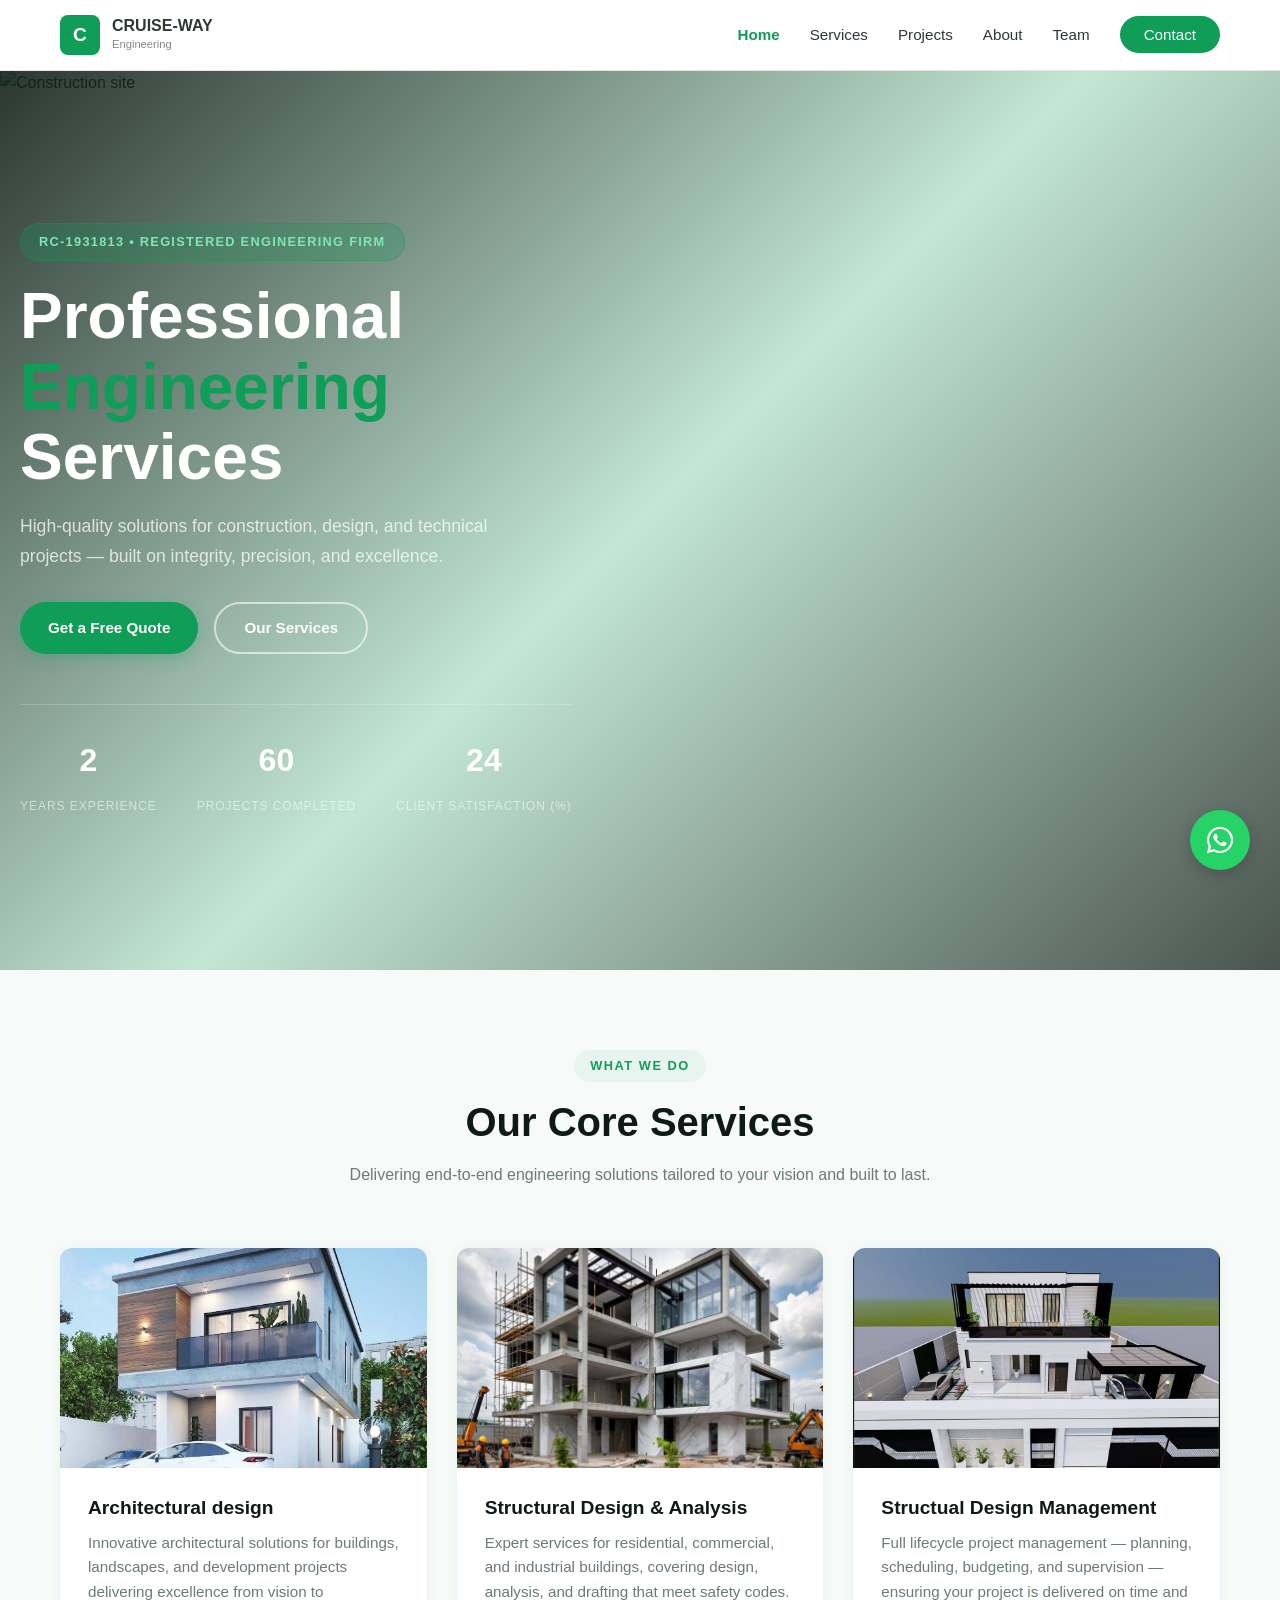
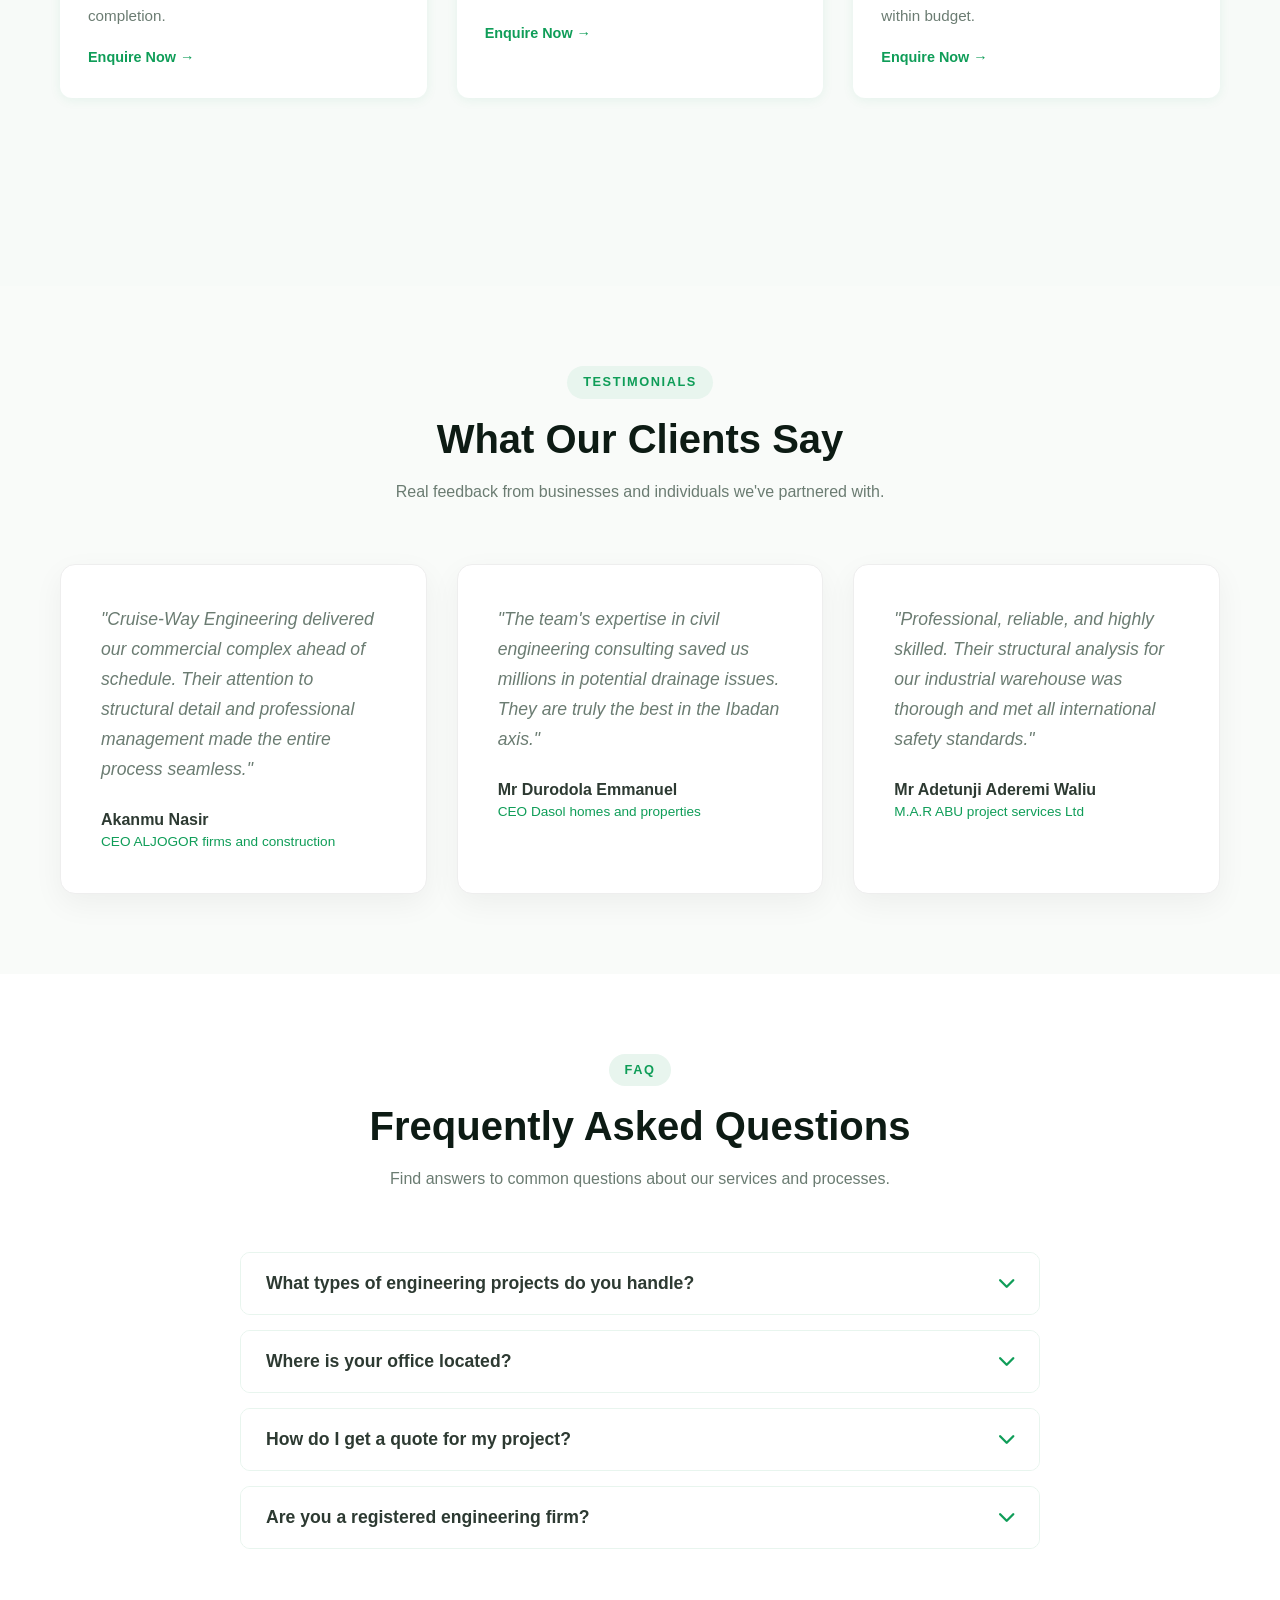
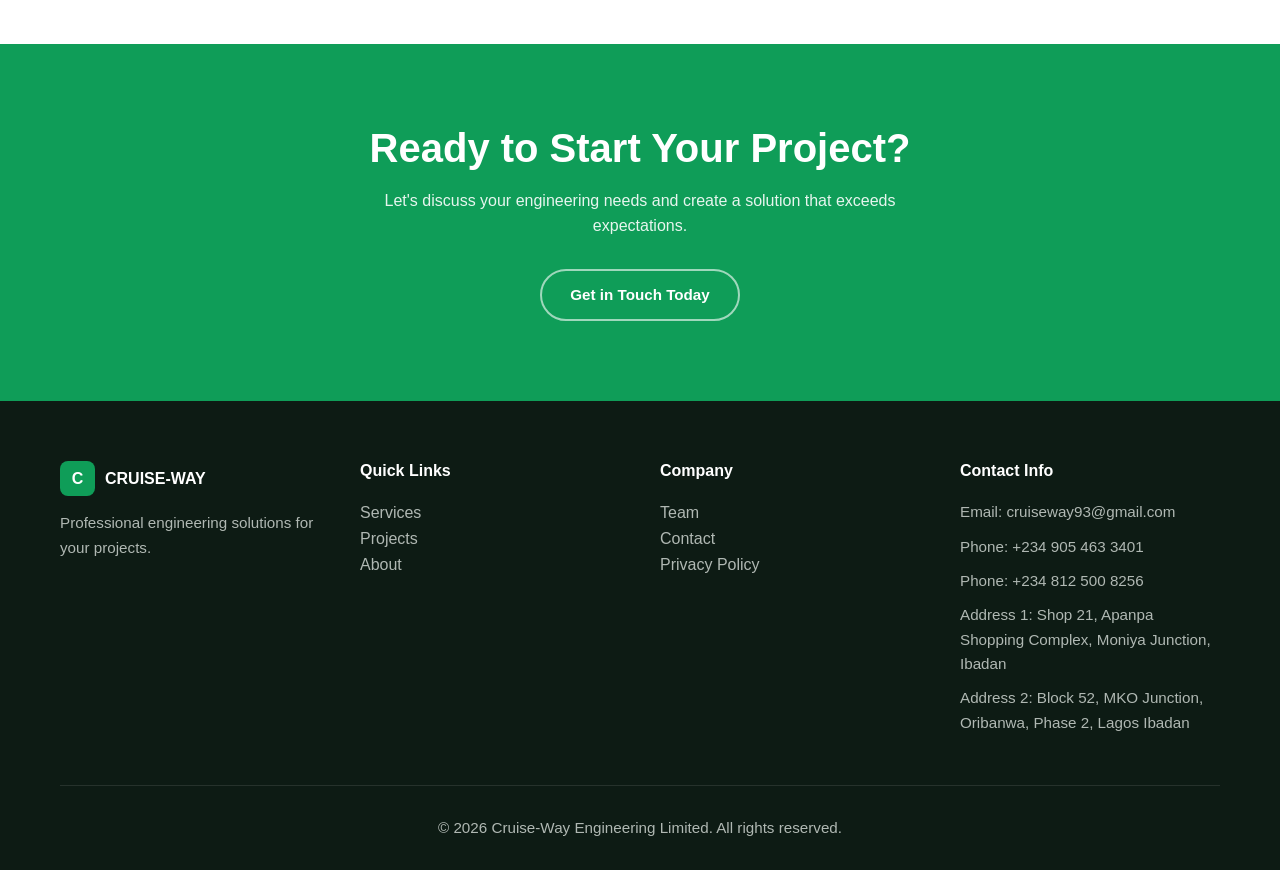
==== index.html @ 71b15ff1 "ww" ====
<!DOCTYPE html>
<html lang="en">
<head>
  <meta charset="UTF-8">
  <meta name="viewport" content="width=device-width, initial-scale=1.0">
  <title>Cruise-Way Engineering Limited - Professional Engineering Services</title>
  <link rel="stylesheet" href="style.css">
  <link rel="stylesheet" href="https://cdnjs.cloudflare.com/ajax/libs/font-awesome/6.0.0/css/all.min.css">
</head>
<body>
  <nav>
    <div class="nav-container">
      <a href="index.html" class="nav-logo">
        <div class="logo-icon">C</div>
        <div class="logo-text">
          <h1>CRUISE-WAY</h1>
          <p>Engineering</p>
        </div>
      </a>
      
      <ul class="nav-links">
        <li><a href="index.html">Home</a></li>
        <li><a href="services.html">Services</a></li>
        <li><a href="projects.html">Projects</a></li>
        <li><a href="about.html">About</a></li>
        <li><a href="team.html">Team</a></li>
        <li><a href="contact.html" class="nav-cta">Contact</a></li>
      </ul>
      
      <button class="hamburger" aria-label="Menu">
        <span></span>
        <span></span>
        <span></span>
      </button>
    </div>
  </nav>
  <section class="hero">
    <div class="hero-bg">
      <img src="https://d2xsxph8kpxj0f.cloudfront.net/310519663644207465/RPS8XFUZNUNa3zuYyWGqnj/hero-engineering-main-3iWehCdZ8oXKvvEkA3mkcm.webp" alt="Construction site" class="hero-img">
      <div class="hero-overlay"></div>
    </div>
    
    <div class="hero-content animate-on-scroll fade-in">
      <div class="hero-badge">RC-1931813 • Registered Engineering Firm</div>
      <h1 class="hero-title">Professional<br><span class="accent">Engineering</span><br>Services</h1>
      <p class="hero-subtitle">High-quality solutions for construction, design, and technical projects — built on integrity, precision, and excellence.</p>
      
      <div class="hero-actions">
        <a href="contact.html" class="btn btn-primary">Get a Free Quote</a>
        <a href="services.html" class="btn btn-outline">Our Services</a>
      </div>
      
      <div class="hero-stats">
        <div class="stat">
          <span class="stat-num counter" data-target="11">11</span>
          <span class="stat-label">Years Experience</span>
        </div>
        <div class="stat">
          <span class="stat-num counter" data-target="250">250</span>
          <span class="stat-label">Projects Completed</span>
        </div>
        <div class="stat">
          <span class="stat-num counter" data-target="100">100</span>
          <span class="stat-label">Client Satisfaction (%)</span>
        </div>
      </div>
    </div>
  </section>

  <section class="bg-light">
    <div class="container">
      <div class="section-header animate-on-scroll fade-in">
        <span class="section-tag">What We Do</span>
        <h2 class="section-title">Our Core Services</h2>
        <p class="section-desc">Delivering end-to-end engineering solutions tailored to your vision and built to last.</p>
      </div>
      
      <div class="grid-3">
        <div class="card animate-on-scroll fade-in">
          <img src="./Images/3D1.jpeg" class="card-image">
          <div class="card-body">
            <h3 class="card-title">Architectural design</h3>
            <p class="card-text">Innovative architectural solutions for buildings, landscapes, and development projects delivering excellence from vision to completion.</p>
            <a href="contact.html" class="card-link">Enquire Now →</a>
          </div>
        </div>
        
        <div class="card animate-on-scroll fade-in">
          <img src="./Images/Structural.jpg" alt="Structural Design" class="card-image">
          <div class="card-body">
            <h3 class="card-title">Structural Design & Analysis</h3>
            <p class="card-text">Expert services for residential, commercial, and industrial buildings, covering design, analysis, and drafting that meet safety codes.</p>
            <a href="contact.html" class="card-link">Enquire Now →</a>
          </div>
        </div>
        
        <div class="card animate-on-scroll fade-in">
          <img src="./Images/3D3.jpeg" alt="Project Management" class="card-image">
          <div class="card-body">
            <h3 class="card-title">Structual Design Management</h3>
            <p class="card-text">Full lifecycle project management — planning, scheduling, budgeting, and supervision — ensuring your project is delivered on time and within budget.</p>
            <a href="contact.html" class="card-link">Enquire Now →</a>
          </div>
        </div>
      </div>
      
      <div style="text-align: center; margin-top: 60px;" class="animate-on-scroll zoom-in">
        <a href="services.html" class="btn btn-primary">View All Services</a>
      </div>
    </div>
  </section>

  <section class="testimonials-section">
    <div class="container">
      <div class="section-header animate-on-scroll fade-in">
        <span class="section-tag">Testimonials</span>
        <h2 class="section-title">What Our Clients Say</h2>
        <p class="section-desc">Real feedback from businesses and individuals we've partnered with.</p>
      </div>
      
      <div class="testimonial-grid">
        <div class="testimonial-card animate-on-scroll fade-in">
          <p class="testimonial-quote">"Cruise-Way Engineering delivered our commercial complex ahead of schedule. Their attention to structural detail and professional management made the entire process seamless."</p>
          <div class="testimonial-author">
          <div class="author-info">
              <h4>Akanmu Nasir</h4>
              <p>CEO ALJOGOR firms and construction</p>
            </div>
          </div>
        </div>
        
        <div class="testimonial-card animate-on-scroll fade-in">
          <p class="testimonial-quote">"The team's expertise in civil engineering consulting saved us millions in potential drainage issues. They are truly the best in the Ibadan axis."</p>
          <div class="testimonial-author">
          <div class="author-info">
              <h4>Mr Durodola Emmanuel</h4>
              <p>CEO Dasol homes and properties </p>
            </div>
          </div>
        </div>
        
        <div class="testimonial-card animate-on-scroll fade-in">
          <p class="testimonial-quote">"Professional, reliable, and highly skilled. Their structural analysis for our industrial warehouse was thorough and met all international safety standards."</p>
          <div class="testimonial-author">
           <div class="author-info">
              <h4>Mr Adetunji Aderemi Waliu</h4>
              <p>M.A.R ABU project services Ltd</p>
            </div>
          </div>
        </div>
      </div>
    </div>
  </section>

  <section class="faq-section">
    <div class="container">
      <div class="section-header animate-on-scroll fade-in">
        <span class="section-tag">FAQ</span>
        <h2 class="section-title">Frequently Asked Questions</h2>
        <p class="section-desc">Find answers to common questions about our services and processes.</p>
      </div>
      
      <div class="faq-container">
        <div class="faq-item animate-on-scroll fade-in">
          <button class="faq-question">
            What types of engineering projects do you handle?
            <i class="fas fa-chevron-down"></i>
          </button>
          <div class="faq-answer">
            <p>We handle a wide range of projects including civil engineering consulting, structural design and analysis, project management, architectural design, and land surveying for residential, commercial, and industrial sectors.</p>
          </div>
        </div>
        
        <div class="faq-item animate-on-scroll fade-in">
          <button class="faq-question">
            Where is your office located?
            <i class="fas fa-chevron-down"></i>
          </button>
          <div class="faq-answer">
            <p>Our office is located at Shop 21, Apanpa Shopping Complex, Moniya Junction, Ibadan, Oyo State. You are welcome to visit us for a consultation.</p>
          </div>
        </div>
        
        <div class="faq-item animate-on-scroll fade-in">
          <button class="faq-question">
            How do I get a quote for my project?
            <i class="fas fa-chevron-down"></i>
          </button>
          <div class="faq-answer">
            <p>You can get a free quote by clicking the "Get a Free Quote" button on our website, filling out the contact form, or messaging us directly via WhatsApp. We typically respond within 24 hours.</p>
          </div>
        </div>
        
        <div class="faq-item animate-on-scroll fade-in">
          <button class="faq-question">
            Are you a registered engineering firm?
            <i class="fas fa-chevron-down"></i>
          </button>
          <div class="faq-answer">
            <p>Yes, Cruise-Way Engineering Limited is a fully registered firm with RC-1931813. We adhere to all professional engineering standards and regulations in Nigeria.</p>
          </div>
        </div>
      </div>
    </div>
  </section>

  <section class="bg-green text-white">
    <div class="container text-center animate-on-scroll zoom-in">
      <h2 class="section-title" style="color: #ffffff;">Ready to Start Your Project?</h2>
      <p class="section-desc" style="color: rgba(255, 255, 255, 0.9); margin-bottom: 30px;">Let's discuss your engineering needs and create a solution that exceeds expectations.</p>
      <a href="contact.html" class="btn btn-outline">Get in Touch Today</a>
    </div>
  </section>

  <footer>
    <div class="container">
      <div class="footer-grid">
        <div>
          <div style="display: flex; align-items: center; gap: 10px; margin-bottom: 15px;">
            <div class="logo-icon" style="width: 35px; height: 35px; font-size: 1rem;">C</div>
            <span style="font-weight: 700; color: #ffffff;">CRUISE-WAY</span>
          </div>
          <p>Professional engineering solutions for your projects.</p>
        </div>
        
        <div>
          <h4>Quick Links</h4>
          <ul style="list-style: none;">
            <li><a href="services.html">Services</a></li>
            <li><a href="projects.html">Projects</a></li>
            <li><a href="about.html">About</a></li>
          </ul>
        </div>
        
        <div>
          <h4>Company</h4>
          <ul style="list-style: none;">
            <li><a href="team.html">Team</a></li>
            <li><a href="contact.html">Contact</a></li>
            <li><a href="#">Privacy Policy</a></li>
          </ul>
        </div>
        
        <div>
          <h4>Contact Info</h4>
          <p>Email: cruiseway93@gmail.com</p>
          <p>Phone: +234 905 463 3401</p>
          <p>Phone: +234 812 500 8256</p>
          <p>Address 1: Shop 21, Apanpa Shopping Complex, Moniya Junction, Ibadan</p>
          <p>Address 2: Block 52, MKO Junction, Oribanwa, Phase 2, Lagos Ibadan </p>
        </div>
      </div>
      
      <div class="footer-divider">
        <p>&copy; 2026 Cruise-Way Engineering Limited. All rights reserved.</p>
      </div>
    </div>
  </footer>

  <a href="https://wa.me/+234 905 463 3401" class="whatsapp-float" target="_blank">
    <i class="fab fa-whatsapp"></i>
  </a>

  <script src="script.js"></script>
</body>
</html>
---- style.css ----
* {
  margin: 0;
  padding: 0;
  box-sizing: border-box;
}

html {
  scroll-behavior: smooth;
  font-size: 16px;
}

body {
  font-family: 'Segoe UI', Tahoma, Geneva, Verdana, sans-serif;
  color: #2d3a32;
  background-color: #ffffff;
  line-height: 1.6;
  overflow-x: hidden;
}

h1, h2, h3, h4, h5, h6 {
  font-weight: 700;
  line-height: 1.2;
}

h1 {
  font-size: 3.5rem;
}

h2 {
  font-size: 2.5rem;
}

h3 {
  font-size: 1.5rem;
}

p {
  margin-bottom: 1rem;
}

a {
  text-decoration: none;
  color: inherit;
  transition: color 0.3s ease;
}

@media (max-width: 768px) {
  h1 {
    font-size: 2.5rem;
  }
  
  h2 {
    font-size: 1.8rem;
  }
  
  h3 {
    font-size: 1.2rem;
  }
}

@media (max-width: 480px) {
  h1 {
    font-size: 1.8rem;
  }
  
  h2 {
    font-size: 1.4rem;
  }
  
  h3 {
    font-size: 1rem;
  }
}

.container {
  max-width: 1200px;
  margin: 0 auto;
  padding: 0 20px;
}

@media (max-width: 768px) {
  .container {
    padding: 0 15px;
  }
}

@media (max-width: 480px) {
  .container {
    padding: 0 10px;
  }
}

nav {
  position: fixed;
  top: 0;
  left: 0;
  right: 0;
  z-index: 1000;
  background-color: rgba(255, 255, 255, 0.95);
  backdrop-filter: blur(10px);
  border-bottom: 1px solid #e5e5e5;
  padding: 0;
}

.nav-container {
  max-width: 1200px;
  margin: 0 auto;
  padding: 0 20px;
  display: flex;
  justify-content: space-between;
  align-items: center;
  height: 70px;
}

.nav-logo {
  display: flex;
  align-items: center;
  gap: 12px;
  cursor: pointer;
  text-decoration: none;
  color: inherit;
}

.logo-icon {
  width: 40px;
  height: 40px;
  background-color: #0f9d58;
  color: #ffffff;
  border-radius: 8px;
  display: flex;
  align-items: center;
  justify-content: center;
  font-weight: 900;
  font-size: 1.2rem;
}

.logo-text h1 {
  font-size: 1rem;
  margin: 0;
  font-weight: 700;
  color: #2d3a32;
}

.logo-text p {
  font-size: 0.7rem;
  margin: 0;
  color: #888;
}

.nav-links {
  display: flex;
  align-items: center;
  gap: 30px;
  list-style: none;
}

.nav-links a {
  color: #2d3a32;
  font-weight: 500;
  font-size: 0.95rem;
  transition: color 0.3s ease;
}

.nav-links a:hover {
  color: #0f9d58;
}

.nav-links a.active {
  color: #0f9d58;
  font-weight: 600;
}

.nav-cta {
  background-color: #0f9d58;
  color: #ffffff !important;
  padding: 10px 24px;
  border-radius: 50px;
  font-weight: 600;
  transition: background-color 0.3s ease;
}

.nav-cta:hover {
  background-color: #0b7a44;
}

.hamburger {
  display: none;
  flex-direction: column;
  gap: 5px;
  background: none;
  border: none;
  cursor: pointer;
  padding: 8px;
}

.hamburger span {
  width: 24px;
  height: 2px;
  background-color: #2d3a32;
  border-radius: 2px;
  transition: all 0.3s ease;
}

.hamburger.active span:nth-child(1) {
  transform: rotate(45deg) translate(8px, 8px);
}

.hamburger.active span:nth-child(2) {
  opacity: 0;
}

.hamburger.active span:nth-child(3) {
  transform: rotate(-45deg) translate(7px, -7px);
}

@media (max-width: 768px) {
  .nav-links {
    display: none;
    position: absolute;
    top: 70px;
    left: 0;
    right: 0;
    flex-direction: column;
    gap: 0;
    background-color: #ffffff;
    border-bottom: 1px solid #e5e5e5;
    padding: 20px;
  }
  
  .nav-links.active {
    display: flex;
  }
  
  .nav-links a {
    padding: 12px 0;
    border-bottom: 1px solid #f0f0f0;
  }
  
  .hamburger {
    display: flex;
  }
  
  .nav-container {
    padding: 0 15px;
  }
}

.btn {
  display: inline-flex;
  align-items: center;
  justify-content: center;
  gap: 8px;
  padding: 12px 28px;
  border-radius: 50px;
  font-weight: 600;
  font-size: 0.95rem;
  border: none;
  cursor: pointer;
  transition: all 0.3s ease;
  text-decoration: none;
}

.btn-primary {
  background-color: #0f9d58;
  color: #ffffff;
  box-shadow: 0 4px 15px rgba(15, 157, 88, 0.3);
}

.btn-primary:hover {
  background-color: #0b7a44;
  transform: translateY(-2px);
  box-shadow: 0 6px 20px rgba(15, 157, 88, 0.4);
}

.btn-outline {
  background-color: transparent;
  color: #ffffff;
  border: 2px solid rgba(255, 255, 255, 0.6);
}

.btn-outline:hover {
  background-color: rgba(255, 255, 255, 0.1);
  border-color: #ffffff;
  transform: translateY(-2px);
}

.btn-secondary {
  background-color: #f0f0f0;
  color: #2d3a32;
}

.btn-secondary:hover {
  background-color: #e0e0e0;
  transform: translateY(-2px);
}

@media (max-width: 480px) {
  .btn {
    padding: 10px 20px;
    font-size: 0.9rem;
  }
}

.hero {
  position: relative;
  min-height: 100vh;
  display: flex;
  align-items: center;
  overflow: hidden;
  margin-top: 70px;
}

.hero-bg {
  position: absolute;
  top: 0;
  left: 0;
  right: 0;
  bottom: 0;
  z-index: 0;
}

.hero-img {
  width: 100%;
  height: 100%;
  object-fit: cover;
  object-position: center;
}

.hero-overlay {
  position: absolute;
  top: 0;
  left: 0;
  right: 0;
  bottom: 0;
  background: linear-gradient(135deg, rgba(13, 27, 20, 0.88) 0%, rgba(15, 157, 88, 0.25) 50%, rgba(13, 27, 20, 0.75) 100%);
  z-index: 1;
}

.hero-content {
  position: relative;
  z-index: 2;
  max-width: 700px;
  padding: 60px 20px;
  animation: fadeUp 0.8s ease both;
}

@keyframes fadeUp {
  from {
    opacity: 0;
    transform: translateY(30px);
  }
  to {
    opacity: 1;
    transform: translateY(0);
  }
}

.hero-badge {
  display: inline-block;
  background-color: rgba(15, 157, 88, 0.25);
  border: 1px solid rgba(15, 157, 88, 0.4);
  color: #7de8b1;
  font-size: 0.8rem;
  font-weight: 600;
  letter-spacing: 0.1em;
  text-transform: uppercase;
  padding: 8px 18px;
  border-radius: 50px;
  margin-bottom: 20px;
}

.hero-title {
  font-size: 4rem;
  font-weight: 900;
  color: #ffffff;
  line-height: 1.1;
  margin-bottom: 20px;
}

.hero-title .accent {
  color: #0f9d58;
}

.hero-subtitle {
  font-size: 1.1rem;
  color: rgba(255, 255, 255, 0.75);
  max-width: 520px;
  margin-bottom: 30px;
  line-height: 1.7;
}

.hero-actions {
  display: flex;
  gap: 16px;
  flex-wrap: wrap;
  margin-bottom: 50px;
}

.hero-stats {
  display: flex;
  gap: 40px;
  flex-wrap: wrap;
  padding-top: 30px;
  border-top: 1px solid rgba(255, 255, 255, 0.2);
}

.stat {
  text-align: center;
}

.stat-num {
  display: block;
  font-size: 2rem;
  font-weight: 700;
  color: #ffffff;
  margin-bottom: 5px;
}

.stat-label {
  font-size: 0.75rem;
  color: rgba(255, 255, 255, 0.55);
  text-transform: uppercase;
  letter-spacing: 0.08em;
}

@media (max-width: 768px) {
  .hero {
    min-height: 80vh;
  }
  
  .hero-title {
    font-size: 2.5rem;
  }
  
  .hero-subtitle {
    font-size: 1rem;
  }
  
  .hero-content {
    padding: 40px 20px;
  }
  
  .hero-stats {
    gap: 30px;
  }
}

@media (max-width: 480px) {
  .hero {
    min-height: 70vh;
  }
  
  .hero-title {
    font-size: 1.8rem;
  }
  
  .hero-subtitle {
    font-size: 0.95rem;
  }
  
  .hero-content {
    padding: 30px 15px;
  }
  
  .hero-actions {
    flex-direction: column;
  }
  
  .btn {
    width: 100%;
  }
  
  .hero-stats {
    flex-direction: column;
    gap: 20px;
  }
}

section {
  padding: 80px 0;
}

@media (max-width: 768px) {
  section {
    padding: 60px 0;
  }
}

@media (max-width: 480px) {
  section {
    padding: 40px 0;
  }
}

.section-header {
  text-align: center;
  margin-bottom: 60px;
}

.section-tag {
  display: inline-block;
  background-color: #e8f5ee;
  color: #0f9d58;
  font-weight: 600;
  font-size: 0.8rem;
  letter-spacing: 0.12em;
  text-transform: uppercase;
  padding: 6px 16px;
  border-radius: 50px;
  margin-bottom: 16px;
}

.section-title {
  font-size: 2.5rem;
  color: #0d1b14;
  margin-bottom: 16px;
}

.section-desc {
  font-size: 1rem;
  color: #6b7c72;
  max-width: 600px;
  margin: 0 auto;
}

.section-light .section-tag {
  background-color: rgba(15, 157, 88, 0.2);
  color: #7de8b1;
}

.section-light .section-title {
  color: #ffffff;
}

.section-light .section-desc {
  color: rgba(255, 255, 255, 0.7);
}

.grid-2 {
  display: grid;
  grid-template-columns: repeat(2, 1fr);
  gap: 30px;
}

.grid-3 {
  display: grid;
  grid-template-columns: repeat(3, 1fr);
  gap: 30px;
}

.grid-4 {
  display: grid;
  grid-template-columns: repeat(4, 1fr);
  gap: 30px;
}

@media (max-width: 1024px) {
  .grid-4 {
    grid-template-columns: repeat(2, 1fr);
  }
}

@media (max-width: 768px) {
  .grid-2,
  .grid-3,
  .grid-4 {
    grid-template-columns: 1fr;
    gap: 20px;
  }
}

.card {
  background-color: #ffffff;
  border-radius: 12px;
  overflow: hidden;
  box-shadow: 0 2px 12px rgba(15, 157, 88, 0.08);
  transition: all 0.3s ease;
}

.card:hover {
  box-shadow: 0 8px 32px rgba(15, 157, 88, 0.14);
  transform: translateY(-6px);
}

.card-image {
  width: 100%;
  height: 220px;
  object-fit: cover;
  transition: transform 0.6s ease;
}

.card:hover .card-image {
  transform: scale(1.07);
}

.card-body {
  padding: 28px;
}

.card-title {
  font-size: 1.2rem;
  font-weight: 700;
  color: #0d1b14;
  margin-bottom: 12px;
}

.card-text {
  font-size: 0.95rem;
  color: #6b7c72;
  line-height: 1.6;
  margin-bottom: 16px;
}

.card-link {
  display: inline-flex;
  align-items: center;
  gap: 8px;
  color: #0f9d58;
  font-weight: 600;
  font-size: 0.9rem;
  transition: gap 0.3s ease;
}

.card-link:hover {
  gap: 12px;
}

.bg-light {
  background-color: #f7faf8;
}

.bg-white {
  background-color: #ffffff;
}

.bg-dark {
  background-color: #0d1b14;
}

.bg-green {
  background-color: #0f9d58;
}

.bg-green-light {
  background-color: #e8f5ee;
}

.text-white {
  color: #ffffff;
}

.text-dark {
  color: #0d1b14;
}

.text-green {
  color: #0f9d58;
}

footer {
  background-color: #0d1b14;
  color: #b0b8b3;
  padding: 60px 0 20px;
}

footer h4 {
  color: #ffffff;
  font-size: 1rem;
  margin-bottom: 20px;
}

footer a {
  color: #b0b8b3;
  transition: color 0.3s ease;
}

footer a:hover {
  color: #0f9d58;
}

footer p {
  margin-bottom: 10px;
  font-size: 0.95rem;
}

.footer-grid {
  display: grid;
  grid-template-columns: repeat(4, 1fr);
  gap: 40px;
  margin-bottom: 40px;
}

.footer-divider {
  border-top: 1px solid rgba(255, 255, 255, 0.1);
  padding-top: 30px;
  text-align: center;
  font-size: 0.9rem;
}

@media (max-width: 768px) {
  .footer-grid {
    grid-template-columns: repeat(2, 1fr);
    gap: 30px;
  }
}

@media (max-width: 480px) {
  .footer-grid {
    grid-template-columns: 1fr;
    gap: 20px;
  }
}

.mt-20 { margin-top: 20px; }
.mt-40 { margin-top: 40px; }
.mt-60 { margin-top: 60px; }

.mb-20 { margin-bottom: 20px; }
.mb-40 { margin-bottom: 40px; }
.mb-60 { margin-bottom: 60px; }

.pt-20 { padding-top: 20px; }
.pt-40 { padding-top: 40px; }

.pb-20 { padding-bottom: 20px; }
.pb-40 { padding-bottom: 40px; }

.text-center { text-align: center; }
.text-left { text-align: left; }
.text-right { text-align: right; }

.flex { display: flex; }
.flex-center { display: flex; align-items: center; justify-content: center; }
.flex-between { display: flex; align-items: center; justify-content: space-between; }
.flex-column { display: flex; flex-direction: column; }

.gap-10 { gap: 10px; }
.gap-20 { gap: 20px; }
.gap-30 { gap: 30px; }

.rounded { border-radius: 8px; }
.rounded-full { border-radius: 50px; }

.shadow { box-shadow: 0 2px 8px rgba(0, 0, 0, 0.1); }
.shadow-lg { box-shadow: 0 10px 30px rgba(0, 0, 0, 0.15); }

@keyframes slideIn {
  from {
    opacity: 0;
    transform: translateX(-30px);
  }
  to {
    opacity: 1;
    transform: translateX(0);
  }
}

@keyframes slideInUp {
  from {
    opacity: 0;
    transform: translateY(30px);
  }
  to {
    opacity: 1;
    transform: translateY(0);
  }
}

@keyframes pulse {
  0%, 100% {
    opacity: 1;
  }
  50% {
    opacity: 0.5;
  }
}

.animate-slideIn {
  animation: slideIn 0.6s ease;
}

.animate-slideInUp {
  animation: slideInUp 0.6s ease;
}

.animate-pulse {
  animation: pulse 2s infinite;
}

input, textarea, select {
  width: 100%;
  padding: 12px 16px;
  border: 1px solid #d0d0d0;
  border-radius: 8px;
  font-family: inherit;
  font-size: 1rem;
  transition: border-color 0.3s ease;
}

input:focus, textarea:focus, select:focus {
  outline: none;
  border-color: #0f9d58;
  box-shadow: 0 0 0 3px rgba(15, 157, 88, 0.1);
}

label {
  display: block;
  font-weight: 600;
  color: #2d3a32;
  margin-bottom: 8px;
}

.form-group {
  margin-bottom: 20px;
}


img {
  max-width: 100%;
  height: auto;
  display: block;
}

::-webkit-scrollbar {
  width: 10px;
}

::-webkit-scrollbar-track {
  background: #f1f1f1;
}

::-webkit-scrollbar-thumb {
  background: #0f9d58;
  border-radius: 5px;
}

::-webkit-scrollbar-thumb:hover {
  background: #0b7a44;
}

.animate-on-scroll {
  opacity: 0;
  transition: all 0.8s cubic-bezier(0.4, 0, 0.2, 1);
}

.fade-in {
  transform: translateY(20px);
}

.fade-in.appear {
  opacity: 1;
  transform: translateY(0);
}

.slide-left {
  transform: translateX(-50px);
}

.slide-left.appear {
  opacity: 1;
  transform: translateX(0);
}

.slide-right {
  transform: translateX(50px);
}

.slide-right.appear {
  opacity: 1;
  transform: translateX(0);
}

.zoom-in {
  transform: scale(0.9);
}

.zoom-in.appear {
  opacity: 1;
  transform: scale(1);
}

/* Partner Card Enhancements */
.partner-card {
  background: #ffffff;
  border: 1px solid #e0e0e0;
  border-radius: 12px;
  padding: 30px;
  transition: all 0.3s ease;
  box-shadow: 0 4px 6px rgba(0, 0, 0, 0.05);
  height: 100%;
}

.partner-card:hover {
  transform: translateY(-10px);
  box-shadow: 0 15px 30px rgba(15, 157, 88, 0.15);
  border-color: #0f9d58;
}

.partner-icon {
  font-size: 2rem;
  color: #0f9d58;
  margin-bottom: 15px;
  display: inline-block;
}

.ceo-section {
  padding: 80px 0;
  background-color: #f9fbf9;
}

.ceo-grid {
  display: grid;
  grid-template-columns: repeat(auto-fit, minmax(300px, 1fr));
  gap: 40px;
  margin-top: 40px;
}

.ceo-card {
  text-align: center;
  background: #fff;
  padding: 40px;
  border-radius: 20px;
  box-shadow: 0 10px 30px rgba(0,0,0,0.05);
  border: 1px solid #eee;
}

.ceo-image-container {
  width: 200px;
  height: 200px;
  margin: 0 auto 25px;
  border-radius: 50%;
  overflow: hidden;
  border: 5px solid #e8f5ee;
  box-shadow: 0 5px 15px rgba(0,0,0,0.1);
}

.ceo-image-container img {
  width: 100%;
  height: 100%;
  object-fit: cover;
}

.ceo-name {
  font-size: 1.5rem;
  color: #2d3a32;
  margin-bottom: 5px;
}

.ceo-title {
  color: #0f9d58;
  font-weight: 600;
  text-transform: uppercase;
  font-size: 0.9rem;
  letter-spacing: 1px;
  margin-bottom: 15px;
}

.ceo-bio {
  color: #6b7c72;
  font-size: 0.95rem;
  line-height: 1.6;
}

.whatsapp-float {
  position: fixed;
  bottom: 30px;
  right: 30px;
  background-color: #25d366;
  color: #fff;
  width: 60px;
  height: 60px;
  border-radius: 50%;
  display: flex;
  align-items: center;
  justify-content: center;
  font-size: 30px;
  box-shadow: 0 4px 15px rgba(0,0,0,0.2);
  z-index: 1000;
  transition: all 0.3s ease;
}

.whatsapp-float:hover {
  transform: scale(1.1);
  background-color: #128c7e;
  color: #fff;
}
.testimonials-section {
  padding: 80px 0;
  background-color: #f9fbf9;
}

.testimonial-grid {
  display: grid;
  grid-template-columns: repeat(auto-fit, minmax(300px, 1fr));
  gap: 30px;
  margin-top: 40px;
}

.testimonial-card {
  background: #fff;
  padding: 40px;
  border-radius: 15px;
  box-shadow: 0 10px 30px rgba(0,0,0,0.05);
  border: 1px solid #eee;
  position: relative;
  transition: transform 0.3s ease;
}

.testimonial-card:hover {
  transform: translateY(-5px);
}

.testimonial-quote {
  font-size: 1.1rem;
  color: #6b7c72;
  font-style: italic;
  margin-bottom: 25px;
  line-height: 1.7;
}

.testimonial-author {
  display: flex;
  align-items: center;
  gap: 15px;
}

.author-img {
  width: 50px;
  height: 50px;
  border-radius: 50%;
  object-fit: cover;
}

.author-info h4 {
  font-size: 1rem;
  color: #2d3a32;
  margin-bottom: 2px;
}

.author-info p {
  font-size: 0.85rem;
  color: #0f9d58;
  margin: 0;
}

/* FAQ Section */
.faq-section {
  padding: 80px 0;
  background-color: #ffffff;
}

.faq-container {
  max-width: 800px;
  margin: 40px auto 0;
}

.faq-item {
  margin-bottom: 15px;
  border: 1px solid #e8f5ee;
  border-radius: 10px;
  overflow: hidden;
}

.faq-question {
  width: 100%;
  padding: 20px 25px;
  background: #fff;
  border: none;
  display: flex;
  justify-content: space-between;
  align-items: center;
  cursor: pointer;
  text-align: left;
  font-weight: 600;
  font-size: 1.1rem;
  color: #2d3a32;
  transition: background 0.3s ease;
}

.faq-question:hover {
  background: #f9fbf9;
}

.faq-question i {
  color: #0f9d58;
  transition: transform 0.3s ease;
}

.faq-question.active i {
  transform: rotate(180deg);
}

.faq-answer {
  max-height: 0;
  overflow: hidden;
  transition: max-height 0.3s ease-out;
  background: #fff;
}

.faq-answer p {
  padding: 0 25px 20px;
  color: #6b7c72;
  margin: 0;
  line-height: 1.6;
}

@media (max-width: 768px) {
  .testimonial-grid {
    grid-template-columns: 1fr;
  }
  
  .faq-question {
    font-size: 1rem;
    padding: 15px 20px;
  }
}
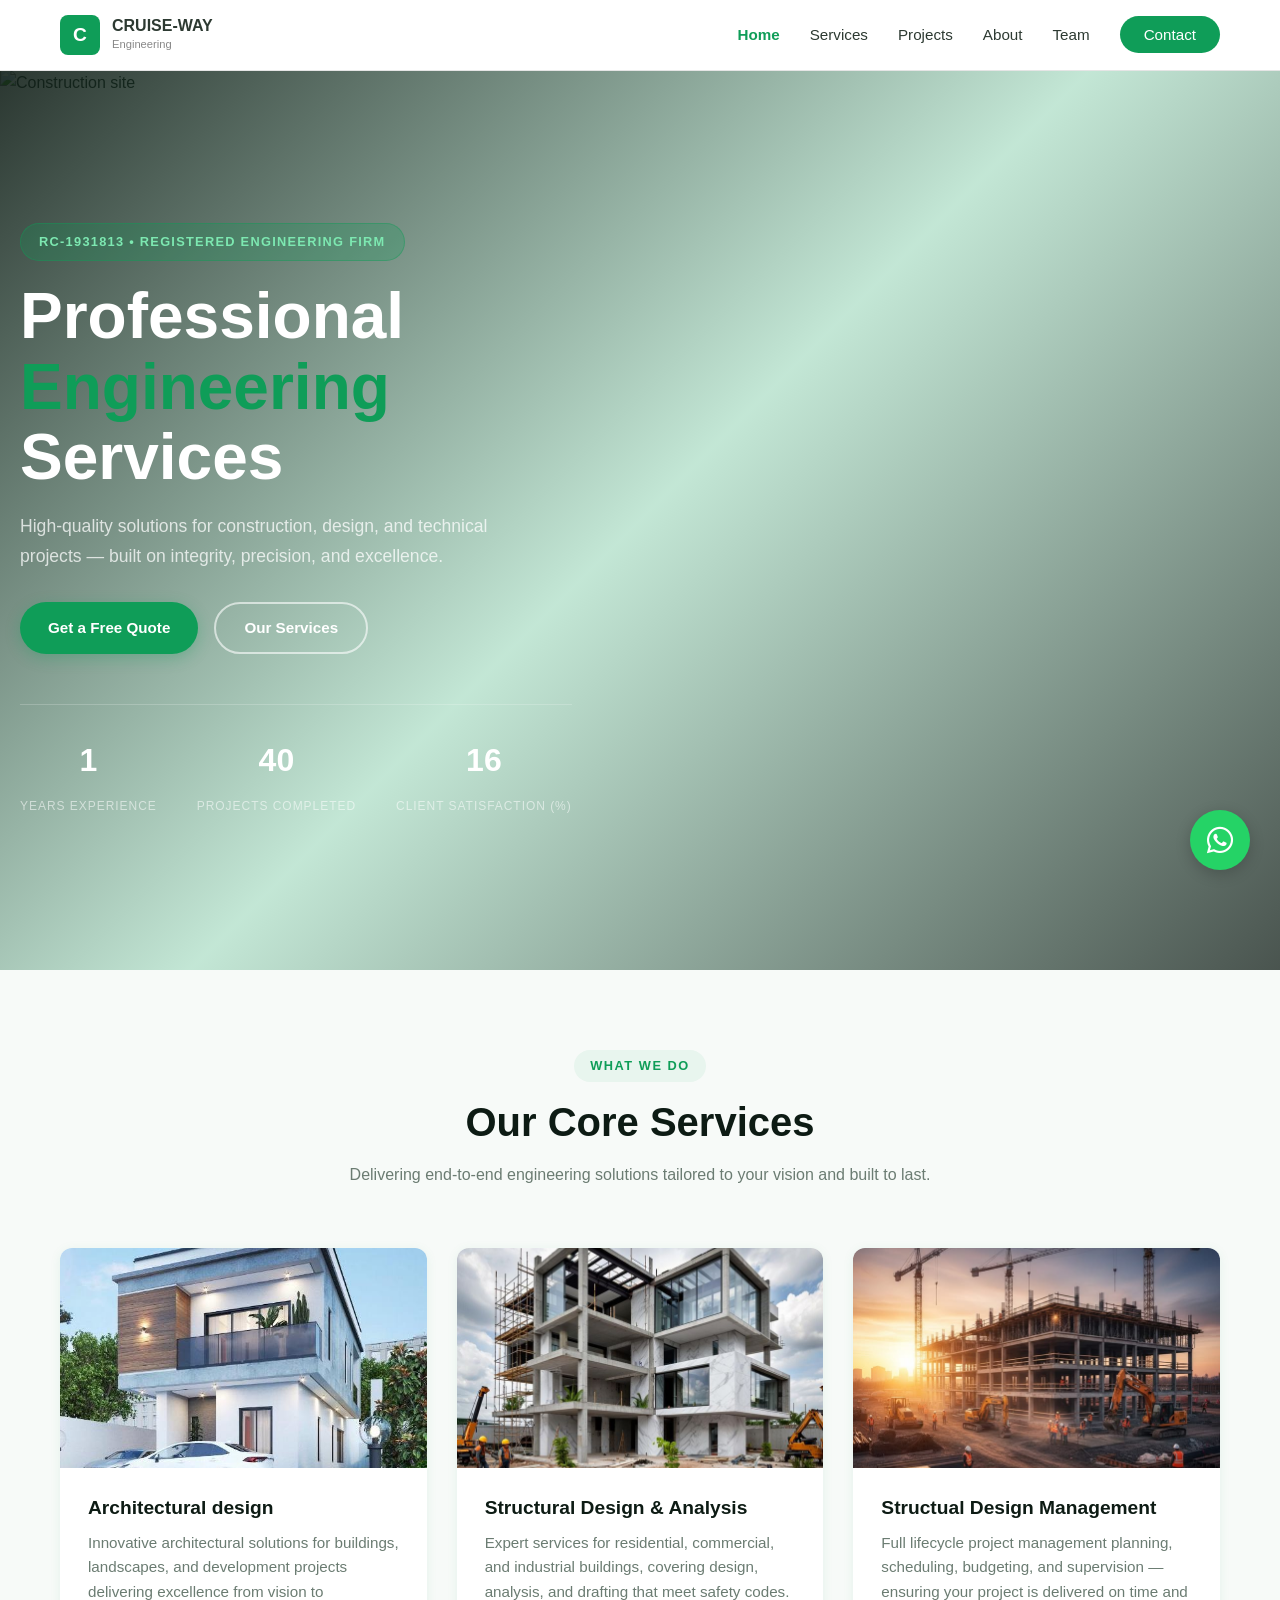
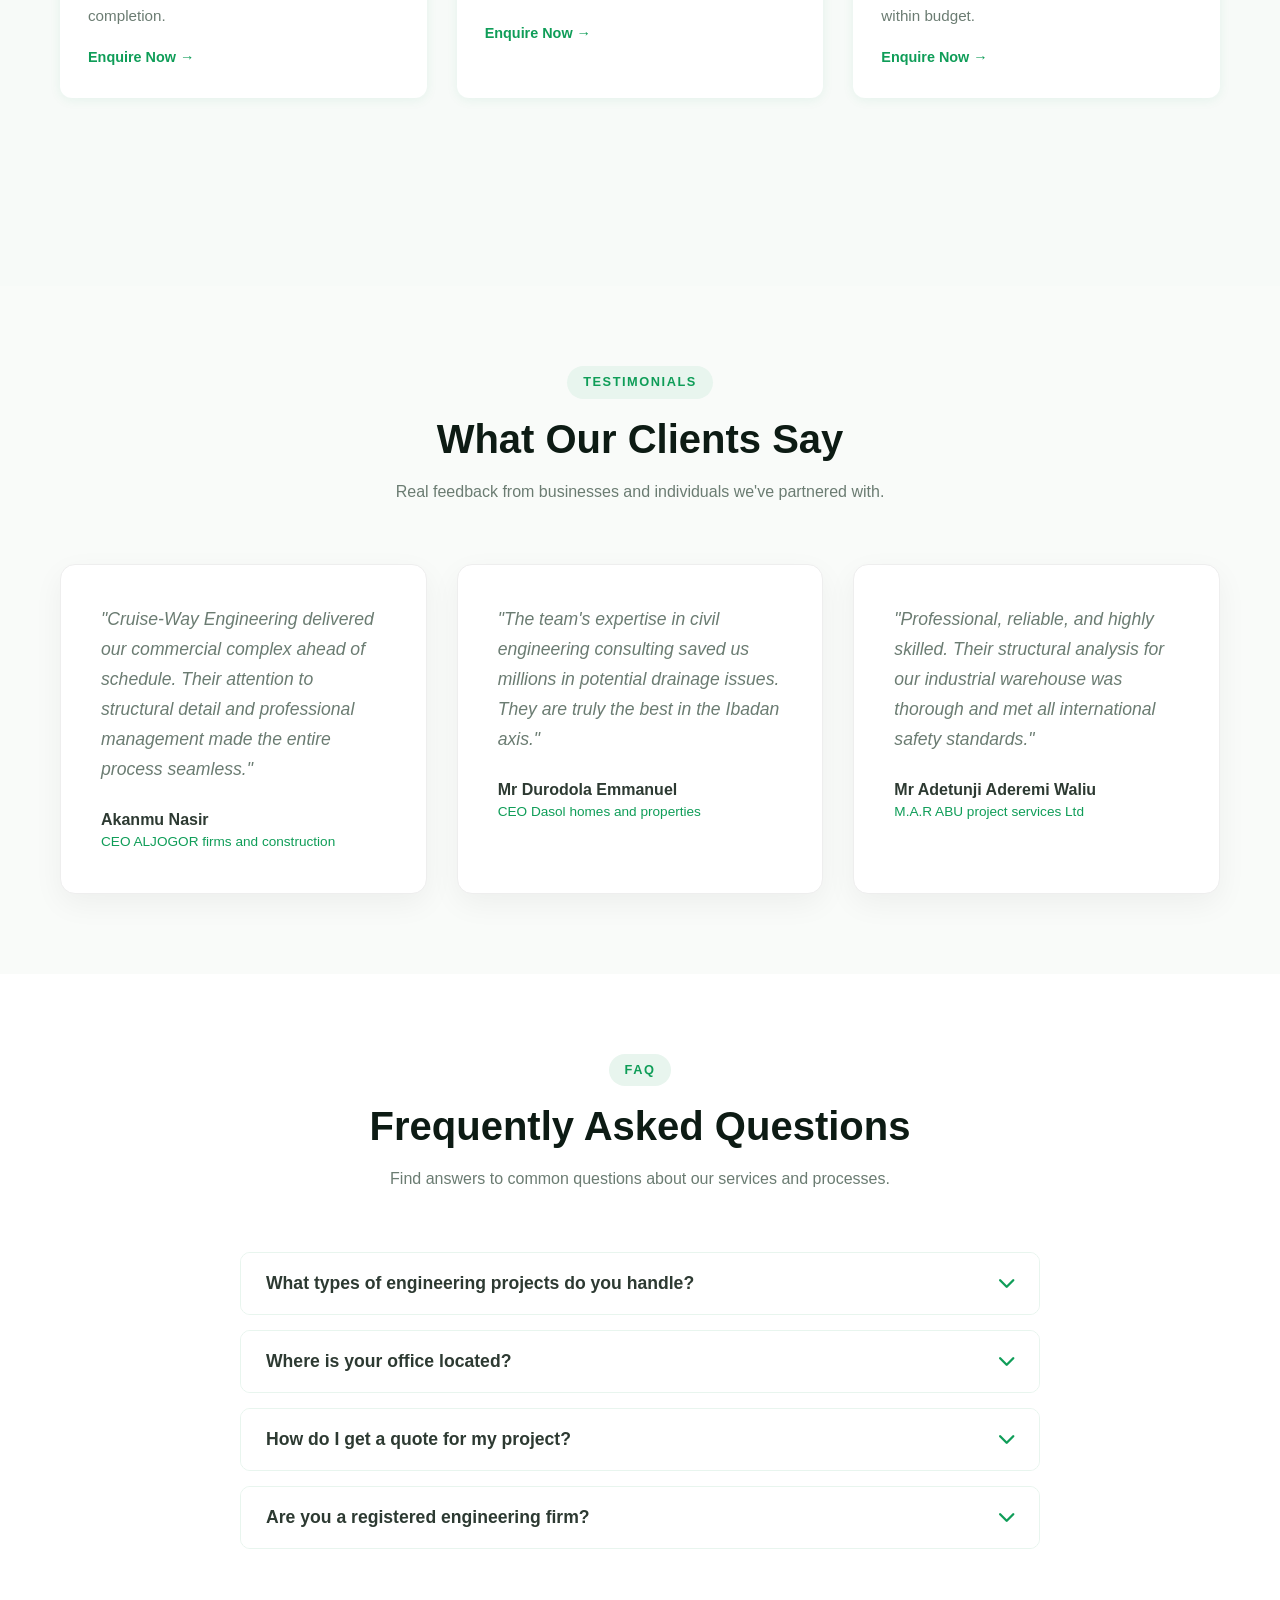
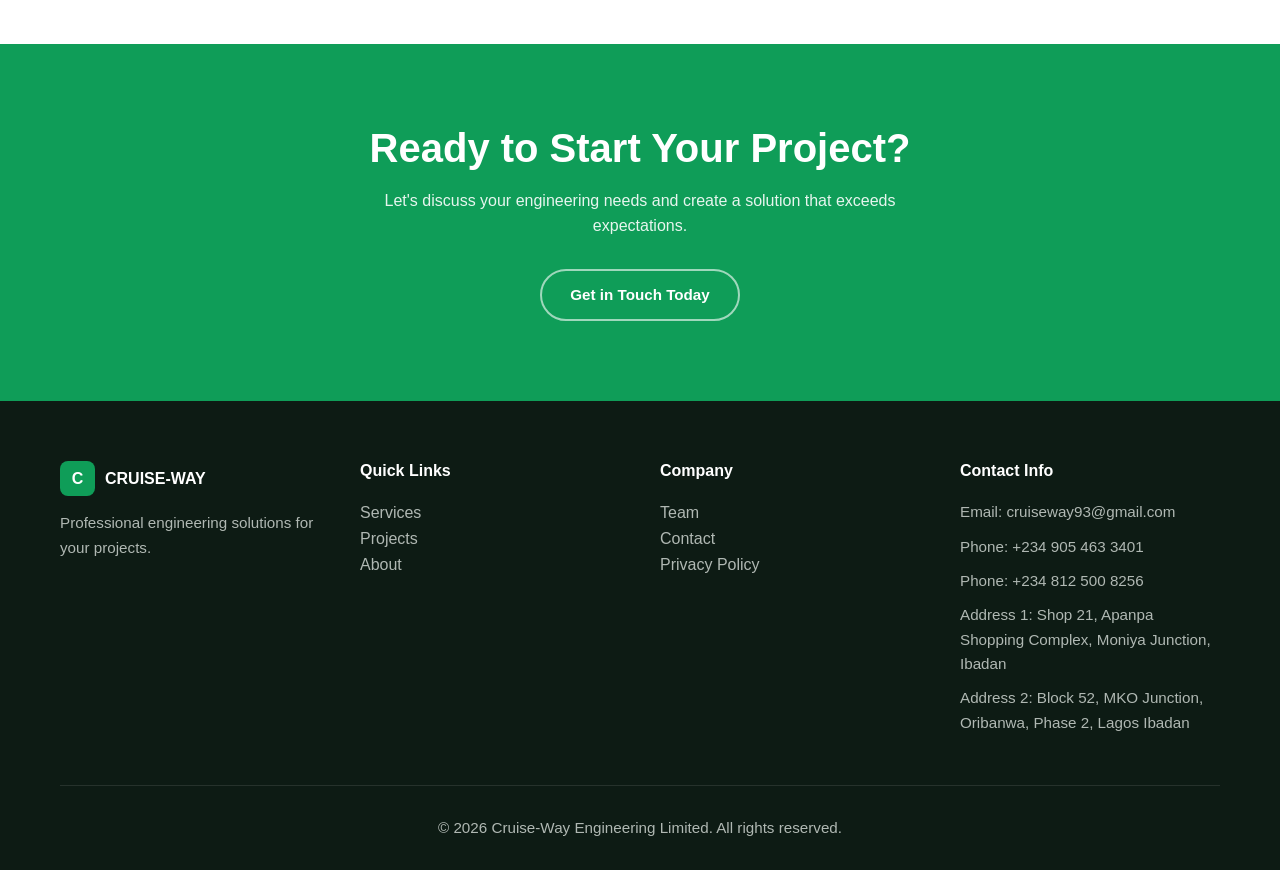
==== commit 7d93d41d: "structure" ====
--- a/index.html
+++ b/index.html
@@ -95,10 +95,10 @@
         </div>
         
         <div class="card animate-on-scroll fade-in">
-          <img src="./Images/3D3.jpeg" alt="Project Management" class="card-image">
+          <img src="./Images/Stuturak design management.jpg" alt="Project Management" class="card-image">
           <div class="card-body">
             <h3 class="card-title">Structual Design Management</h3>
-            <p class="card-text">Full lifecycle project management — planning, scheduling, budgeting, and supervision — ensuring your project is delivered on time and within budget.</p>
+            <p class="card-text">Full lifecycle project management planning, scheduling, budgeting, and supervision — ensuring your project is delivered on time and within budget.</p>
             <a href="contact.html" class="card-link">Enquire Now →</a>
           </div>
         </div>
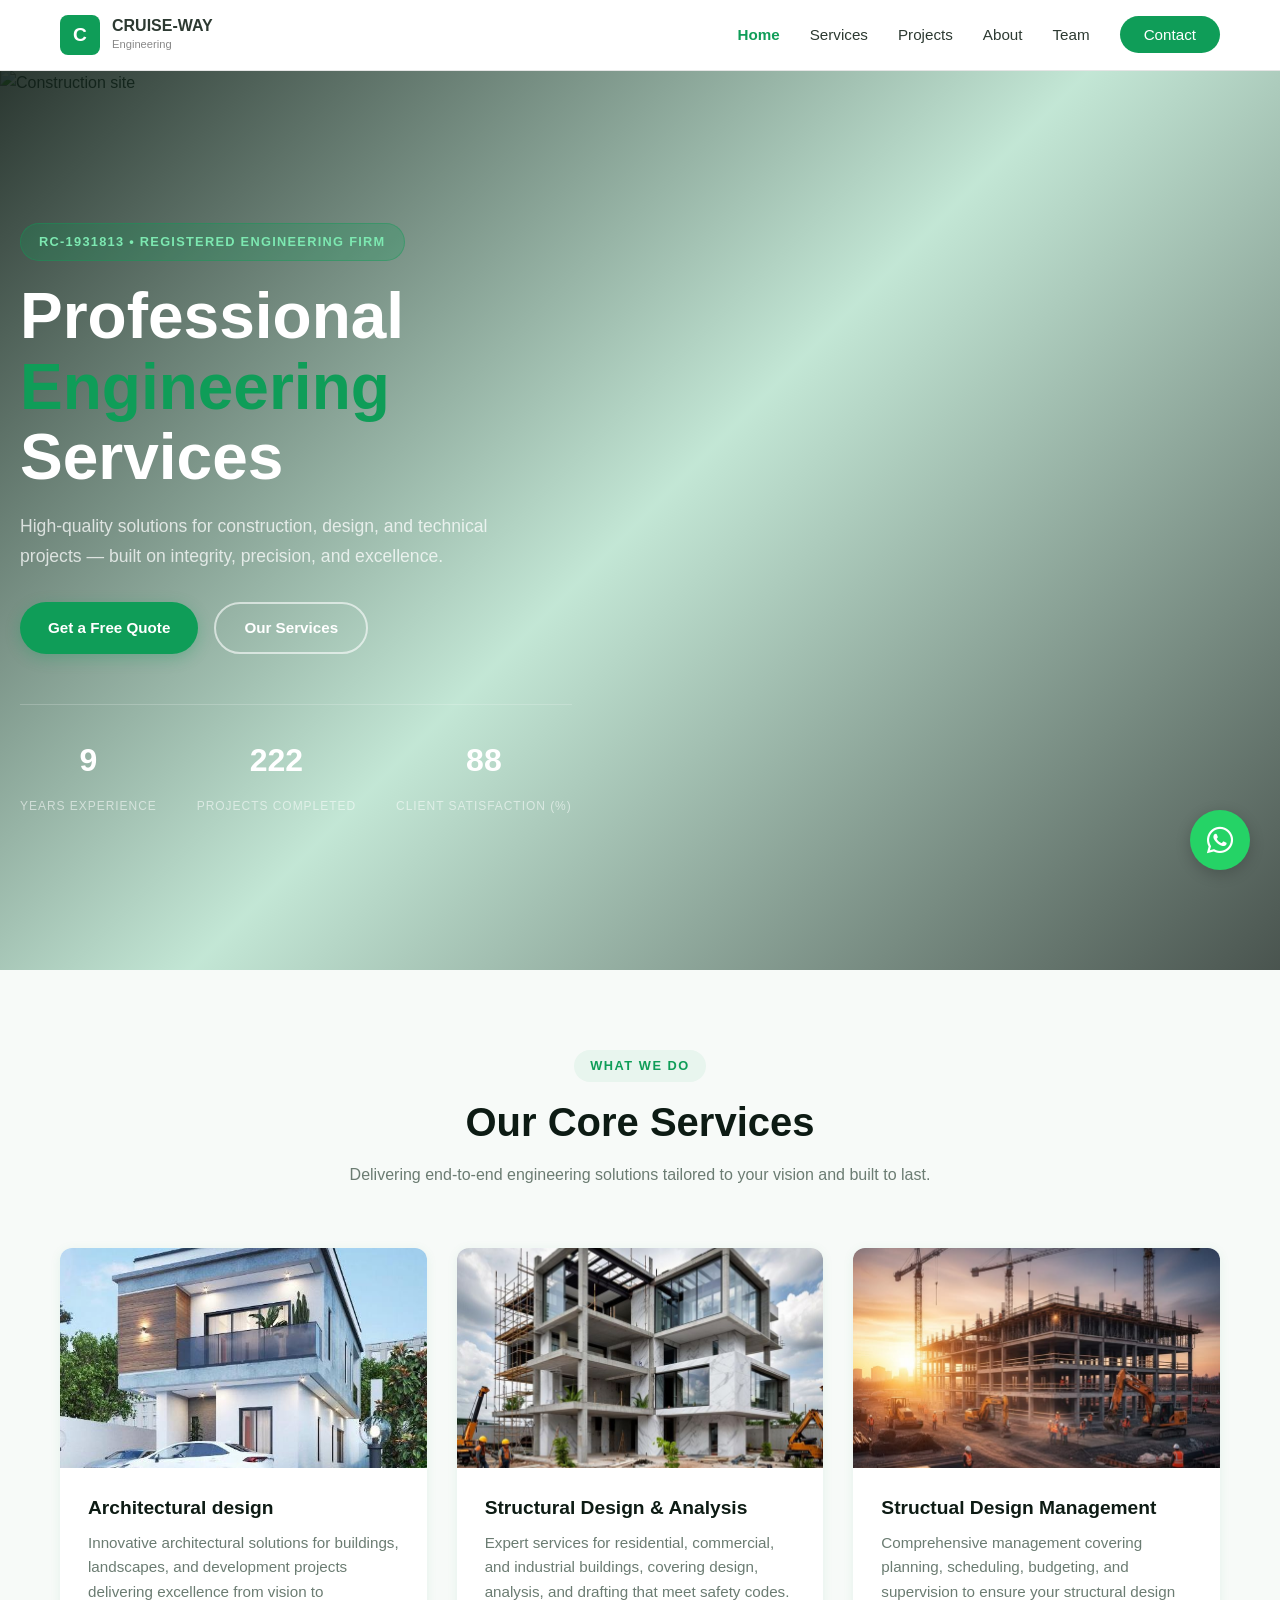
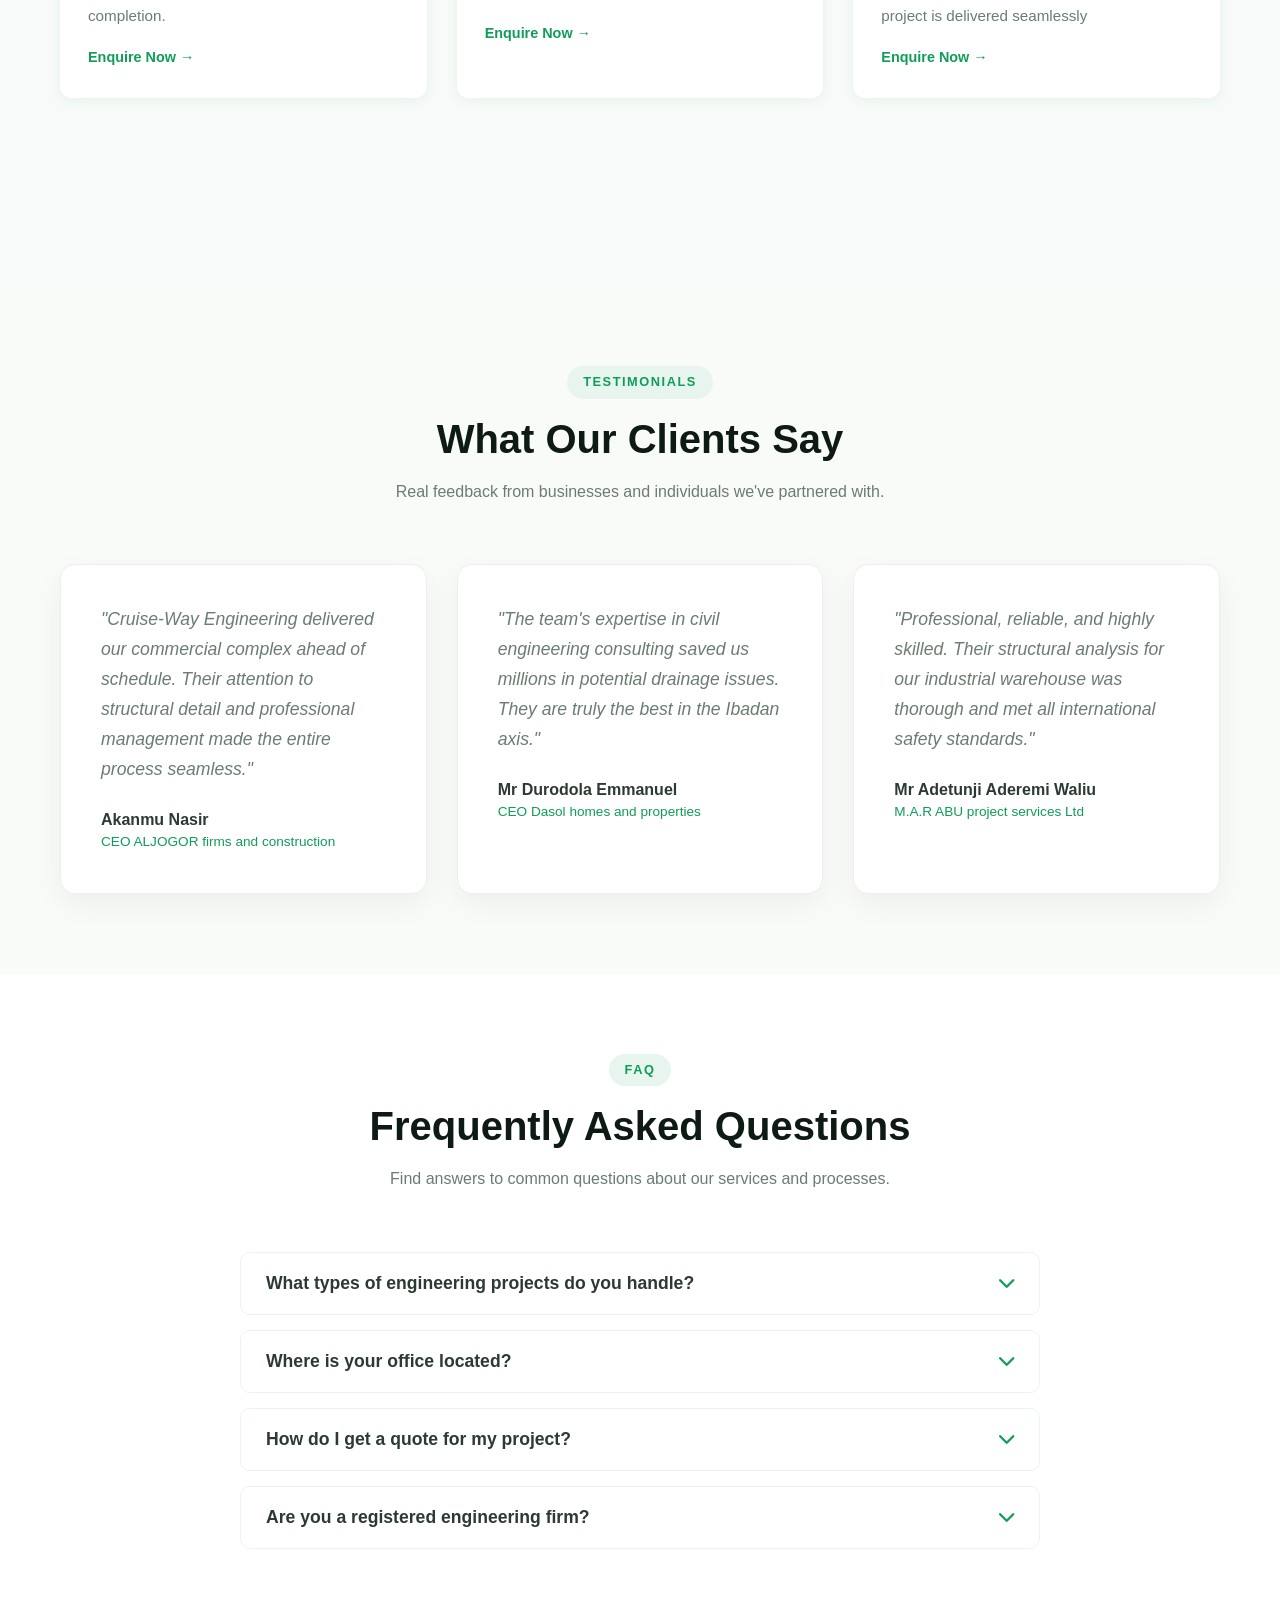
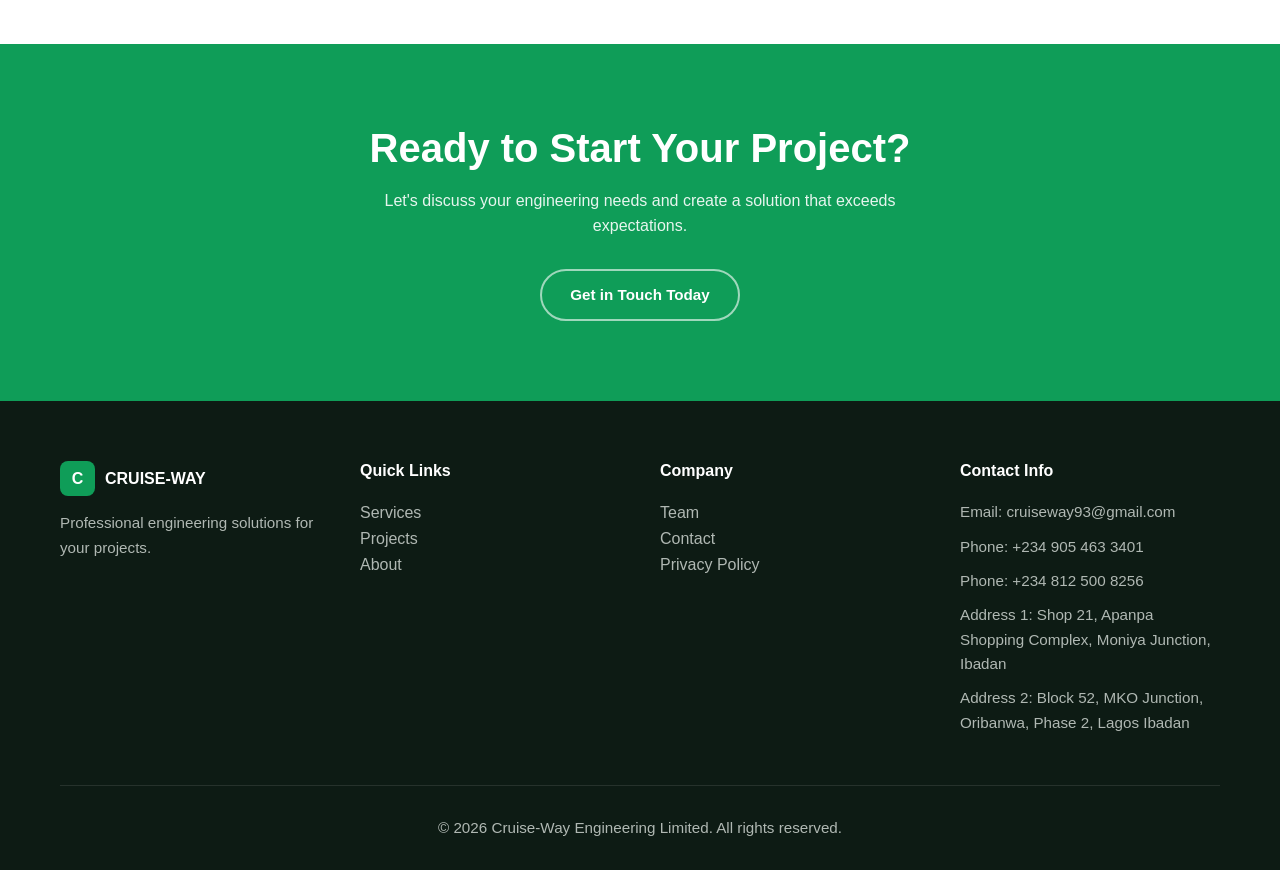
==== commit 651ece8a: "ww" ====
--- a/index.html
+++ b/index.html
@@ -98,7 +98,7 @@
           <img src="./Images/Stuturak design management.jpg" alt="Project Management" class="card-image">
           <div class="card-body">
             <h3 class="card-title">Structual Design Management</h3>
-            <p class="card-text">Full lifecycle project management planning, scheduling, budgeting, and supervision — ensuring your project is delivered on time and within budget.</p>
+            <p class="card-text">Comprehensive management covering planning, scheduling, budgeting, and supervision to ensure your structural design project is delivered seamlessly</p>
             <a href="contact.html" class="card-link">Enquire Now →</a>
           </div>
         </div>
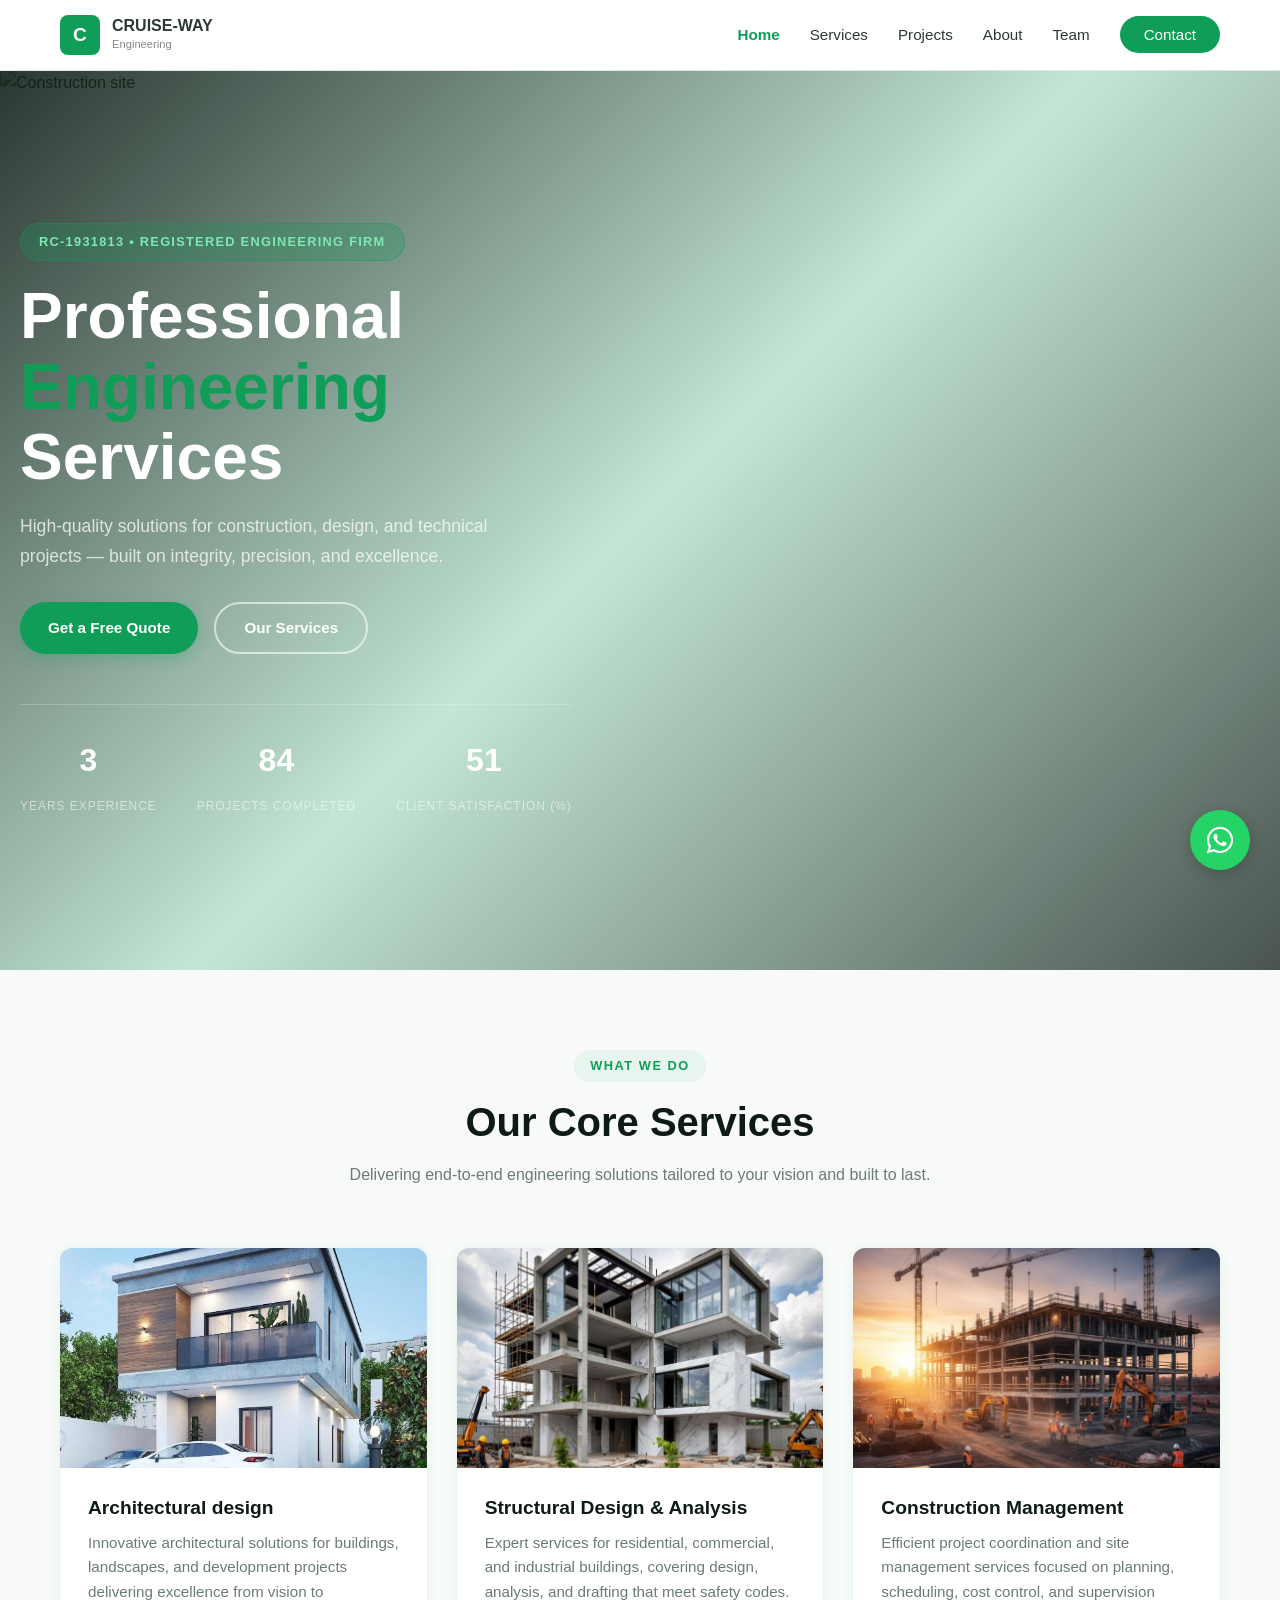
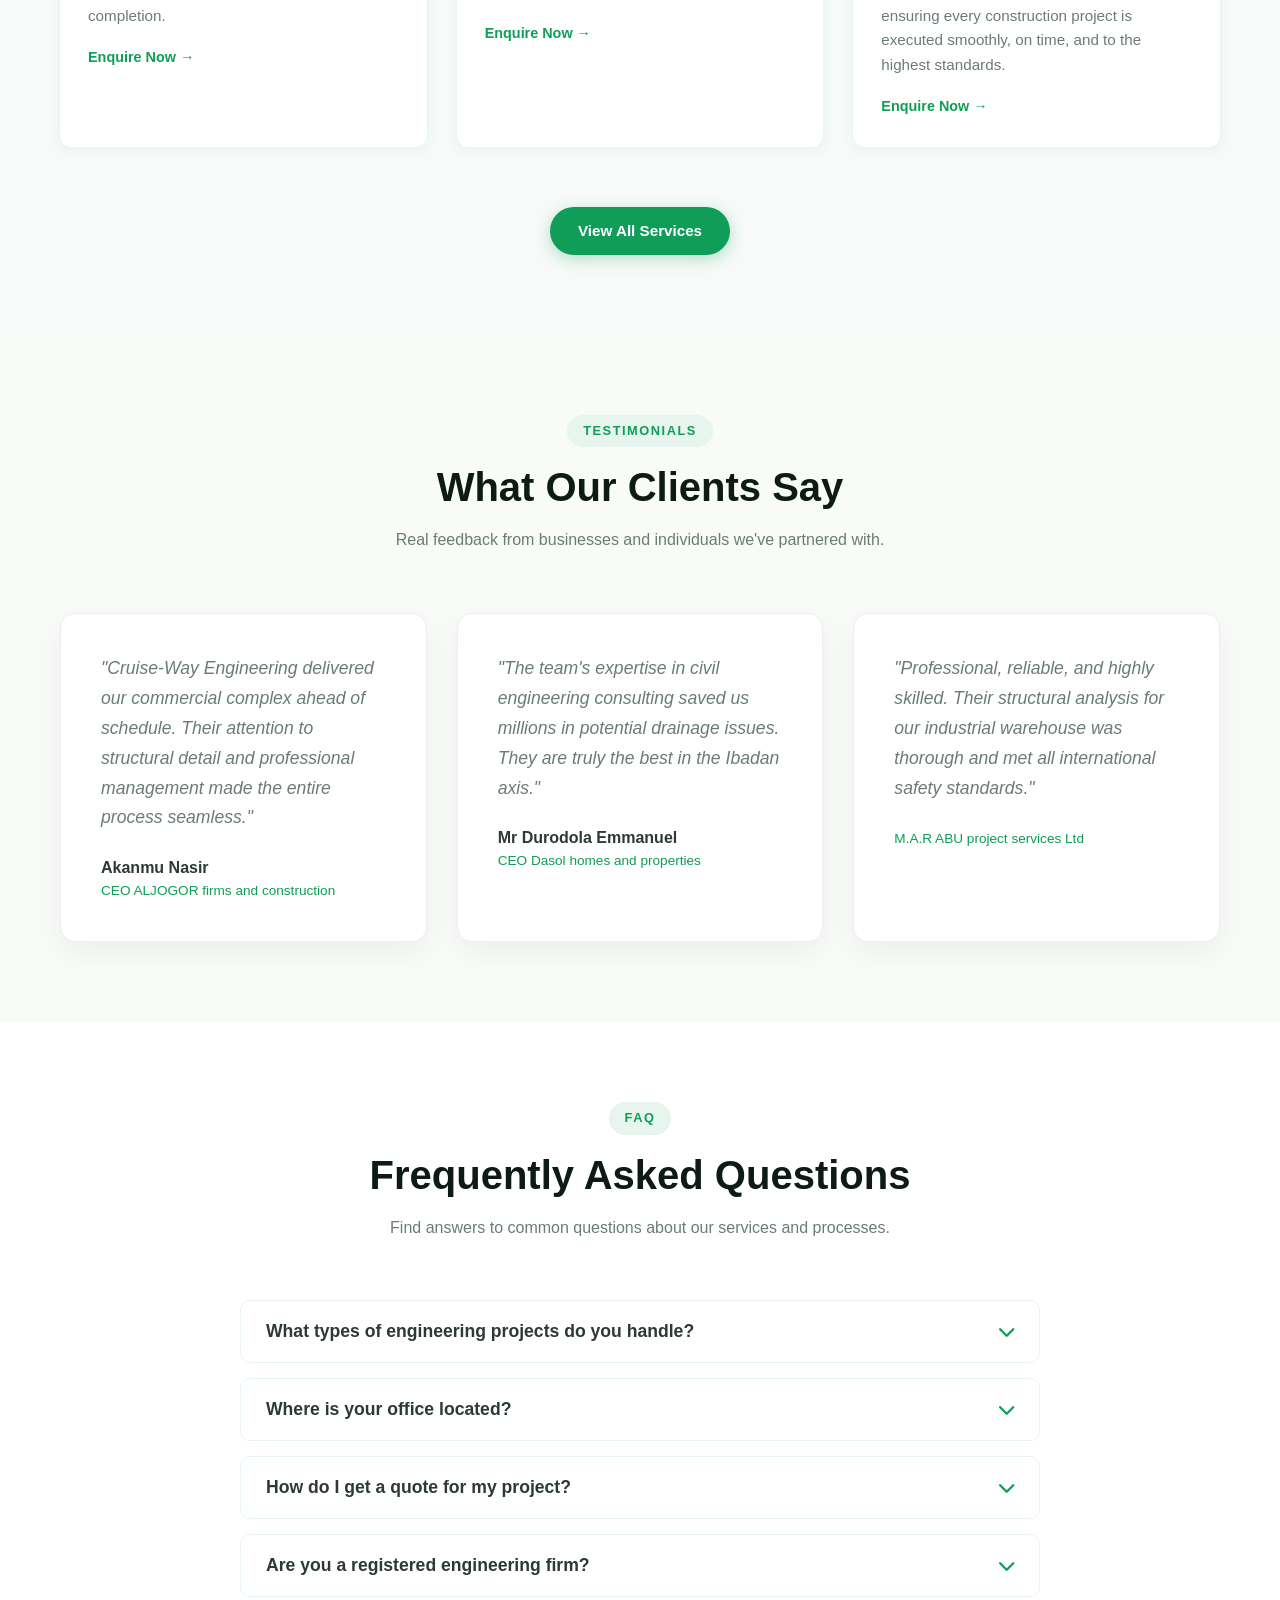
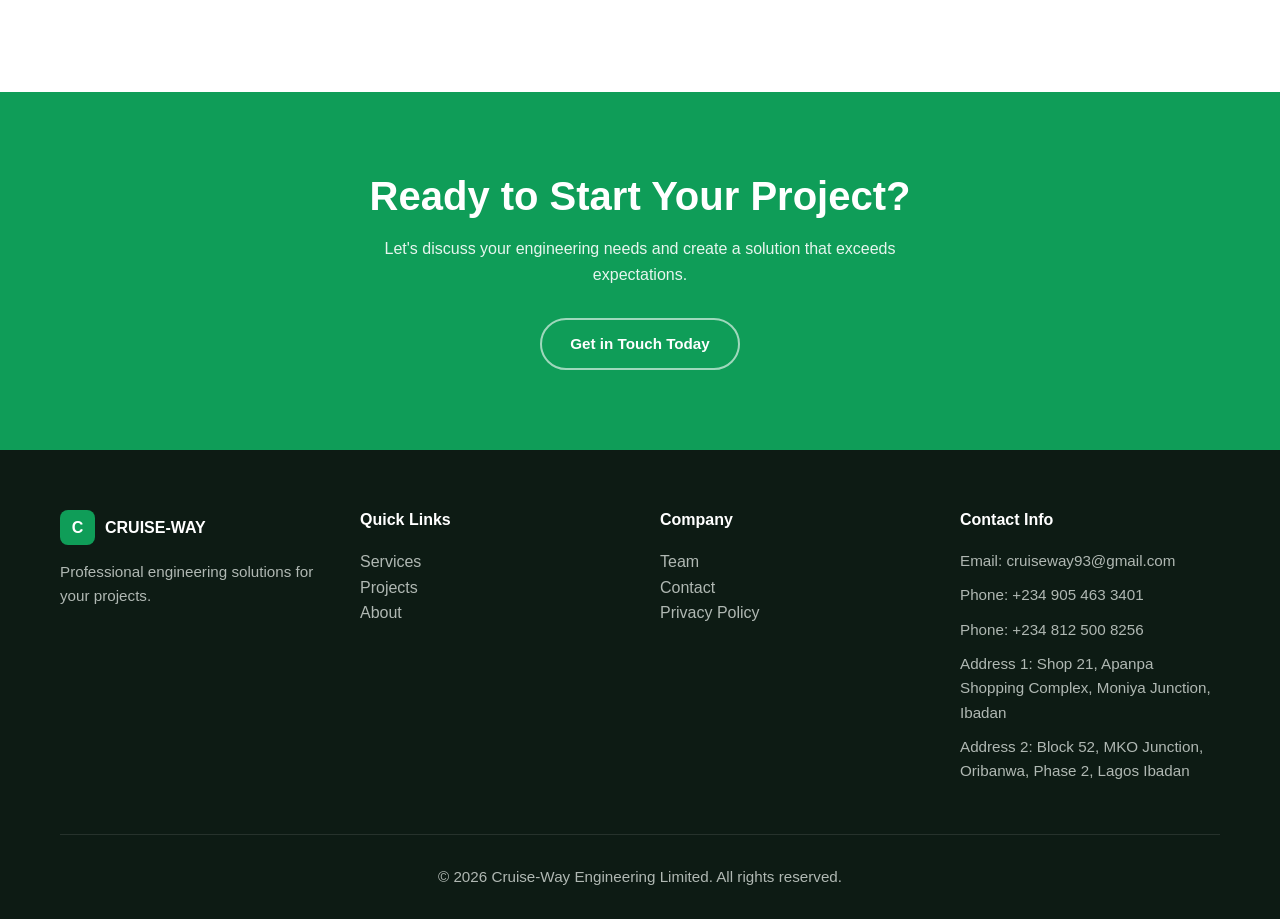
==== commit 087e2d3d: "new" ====
--- a/index.html
+++ b/index.html
@@ -97,8 +97,8 @@
         <div class="card animate-on-scroll fade-in">
           <img src="./Images/Stuturak design management.jpg" alt="Project Management" class="card-image">
           <div class="card-body">
-            <h3 class="card-title">Structual Design Management</h3>
-            <p class="card-text">Comprehensive management covering planning, scheduling, budgeting, and supervision to ensure your structural design project is delivered seamlessly</p>
+            <h3 class="card-title">Construction Management</h3>
+            <p class="card-text">Efficient project coordination and site management services focused on planning, scheduling, cost control, and supervision ensuring every construction project is executed smoothly, on time, and to the highest standards.</p>
             <a href="contact.html" class="card-link">Enquire Now →</a>
           </div>
         </div>
@@ -143,8 +143,7 @@
           <p class="testimonial-quote">"Professional, reliable, and highly skilled. Their structural analysis for our industrial warehouse was thorough and met all international safety standards."</p>
           <div class="testimonial-author">
            <div class="author-info">
-              <h4>Mr Adetunji Aderemi Waliu</h4>
-              <p>M.A.R ABU project services Ltd</p>
+            <p>M.A.R ABU project services Ltd</p>
             </div>
           </div>
         </div>
@@ -177,7 +176,7 @@
             <i class="fas fa-chevron-down"></i>
           </button>
           <div class="faq-answer">
-            <p>Our office is located at Shop 21, Apanpa Shopping Complex, Moniya Junction, Ibadan, Oyo State. You are welcome to visit us for a consultation.</p>
+            <p>Our office is located at Shop 21, Apanpa Shopping Complex, Moniya Junction, Ibadan, Oyo State. You are welcome to visit us for a consultation and it is also located at Block 52, MKO Junction, Oribanwa, Phase 2, Lagos Ibadan </p>
           </div>
         </div>
         
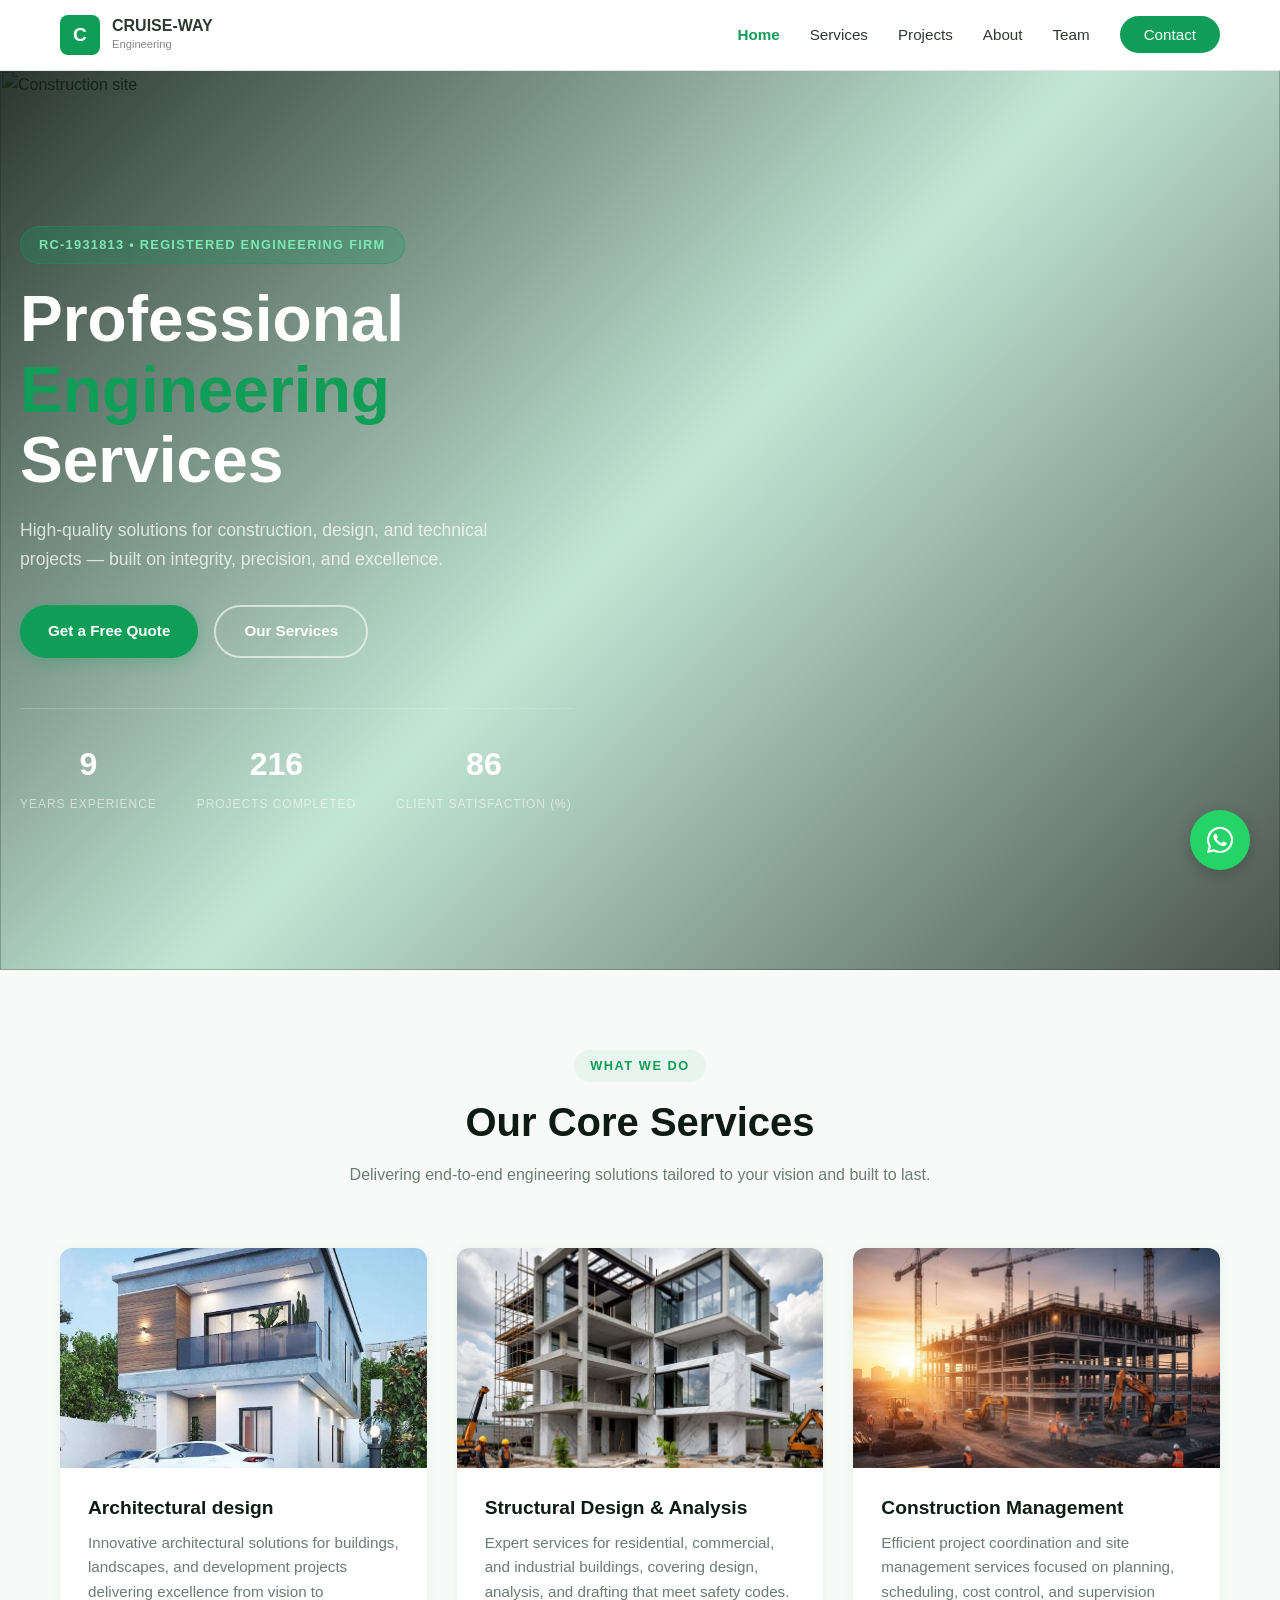
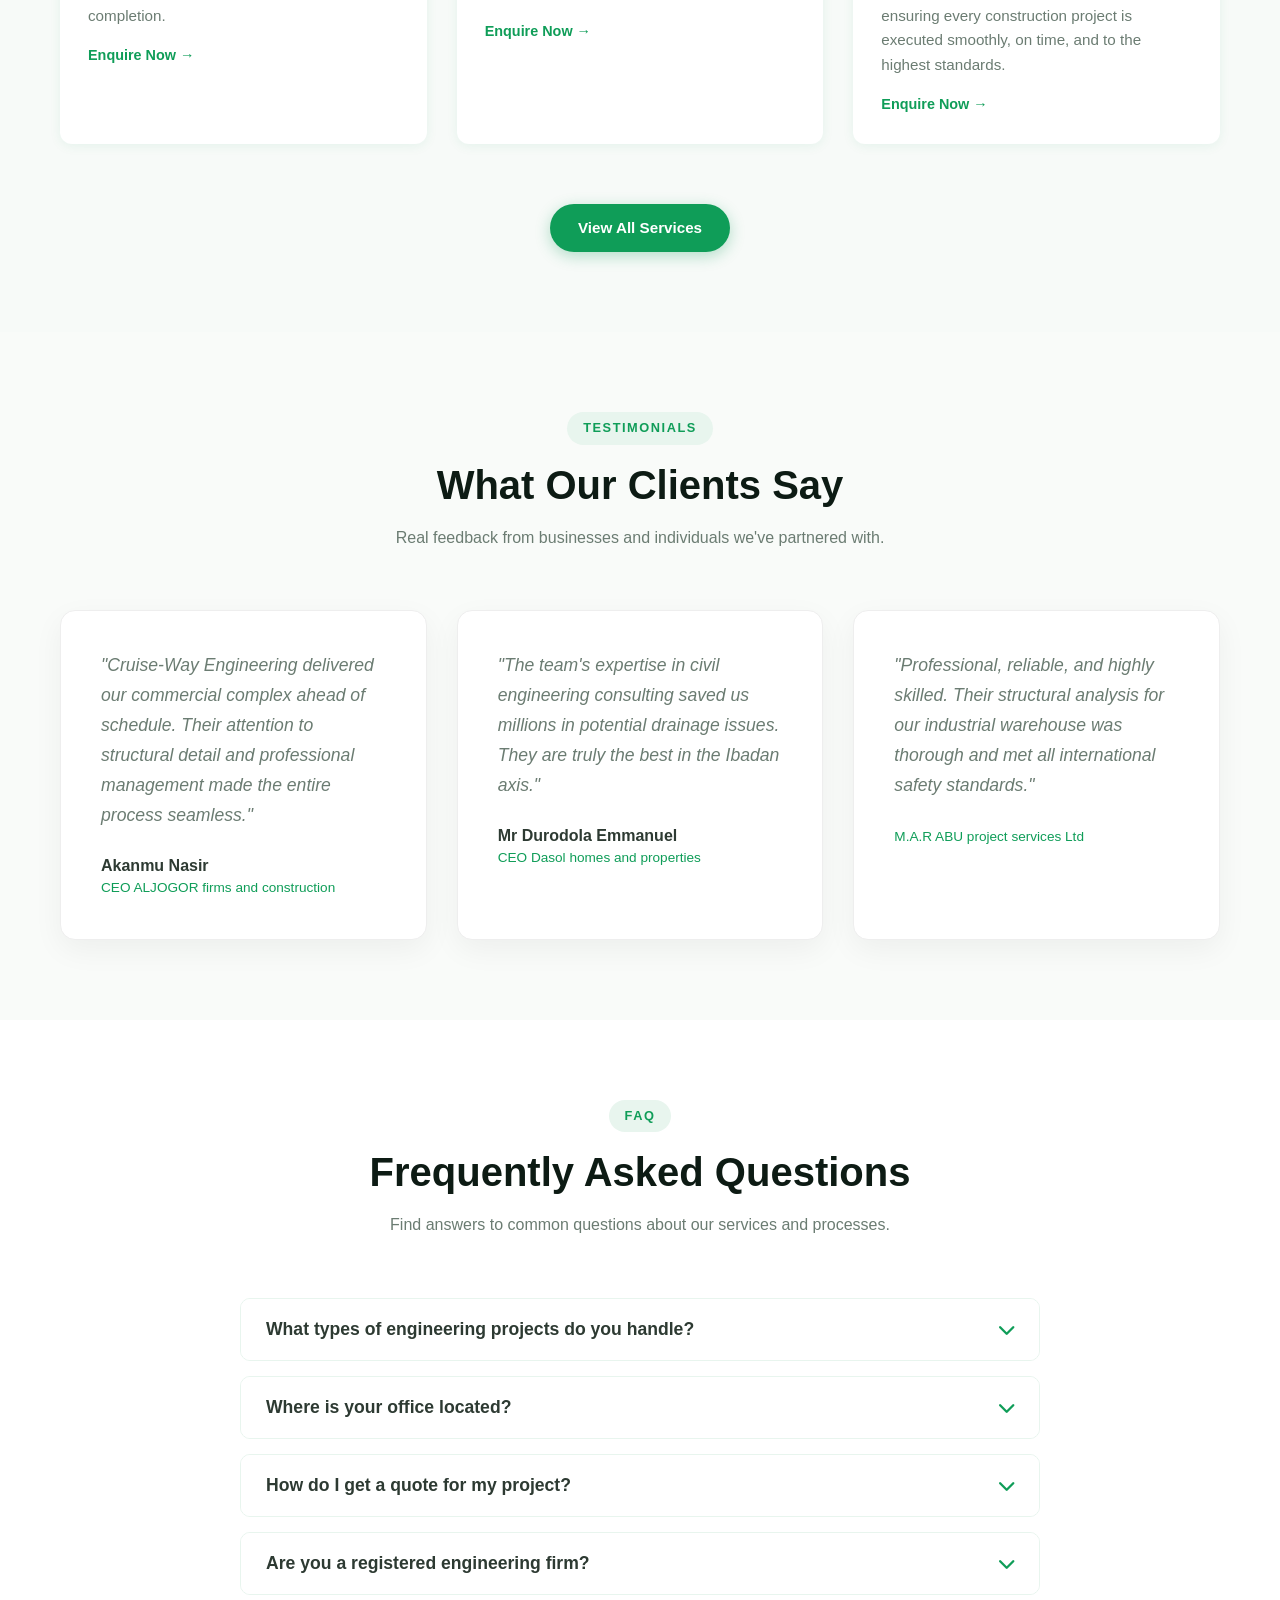
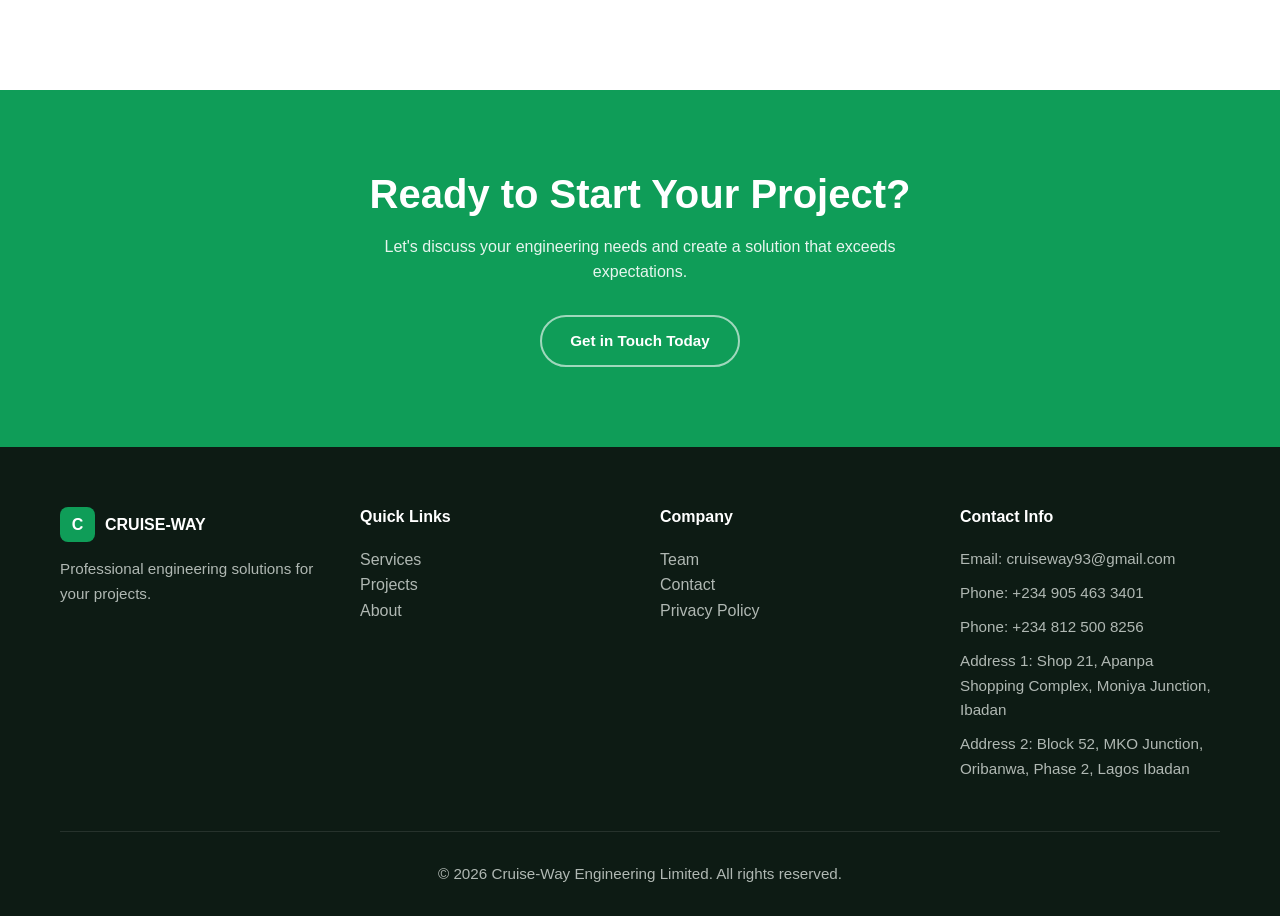
==== commit 44a2ce28: "latest" ====
--- a/index.html
+++ b/index.html
@@ -1,9 +1,22 @@
-<!DOCTYPE html>
-<html lang="en">
 <head>
   <meta charset="UTF-8">
   <meta name="viewport" content="width=device-width, initial-scale=1.0">
   <title>Cruise-Way Engineering Limited - Professional Engineering Services</title>
+  <meta name="description" content="Cruise-Way Engineering Limited provides professional engineering, construction, and industrial solutions with quality and reliability.">
+  <meta name="keywords" content="Cruise-Way Engineering, engineering company, construction services, industrial engineering, engineering solutions">
+  <meta name="author" content="Cruise-Way Engineering Limited">
+  <meta property="og:title" content="Cruise-Way Engineering Limited - Professional Engineering Services">
+  <meta property="og:description" content="Professional engineering and construction solutions by Cruise-Way Engineering Limited.">
+  <meta property="og:type" content="website">
+  <meta property="og:url" content="https://cruisewayengineeringlimited.com/">
+  <meta property="og:image" content="https://cruisewayengineeringlimited.com/preview.jpg">
+  <meta name="twitter:card" content="summary_large_image">
+  <meta name="twitter:title" content="Cruise-Way Engineering Limited - Professional Engineering Services">
+  <meta name="twitter:description" content="Professional engineering and construction solutions by Cruise-Way Engineering Limited.">
+  <meta name="twitter:image" content="https://cruisewayengineeringlimited.com/preview.jpg">
+  <link rel="canonical" href="https://cruisewayengineeringlimited.com/">
+  <meta name="theme-color" content="#000000">
+  <link rel="icon" type="image/png" href="Images/favicon.png">
   <link rel="stylesheet" href="style.css">
   <link rel="stylesheet" href="https://cdnjs.cloudflare.com/ajax/libs/font-awesome/6.0.0/css/all.min.css">
 </head>
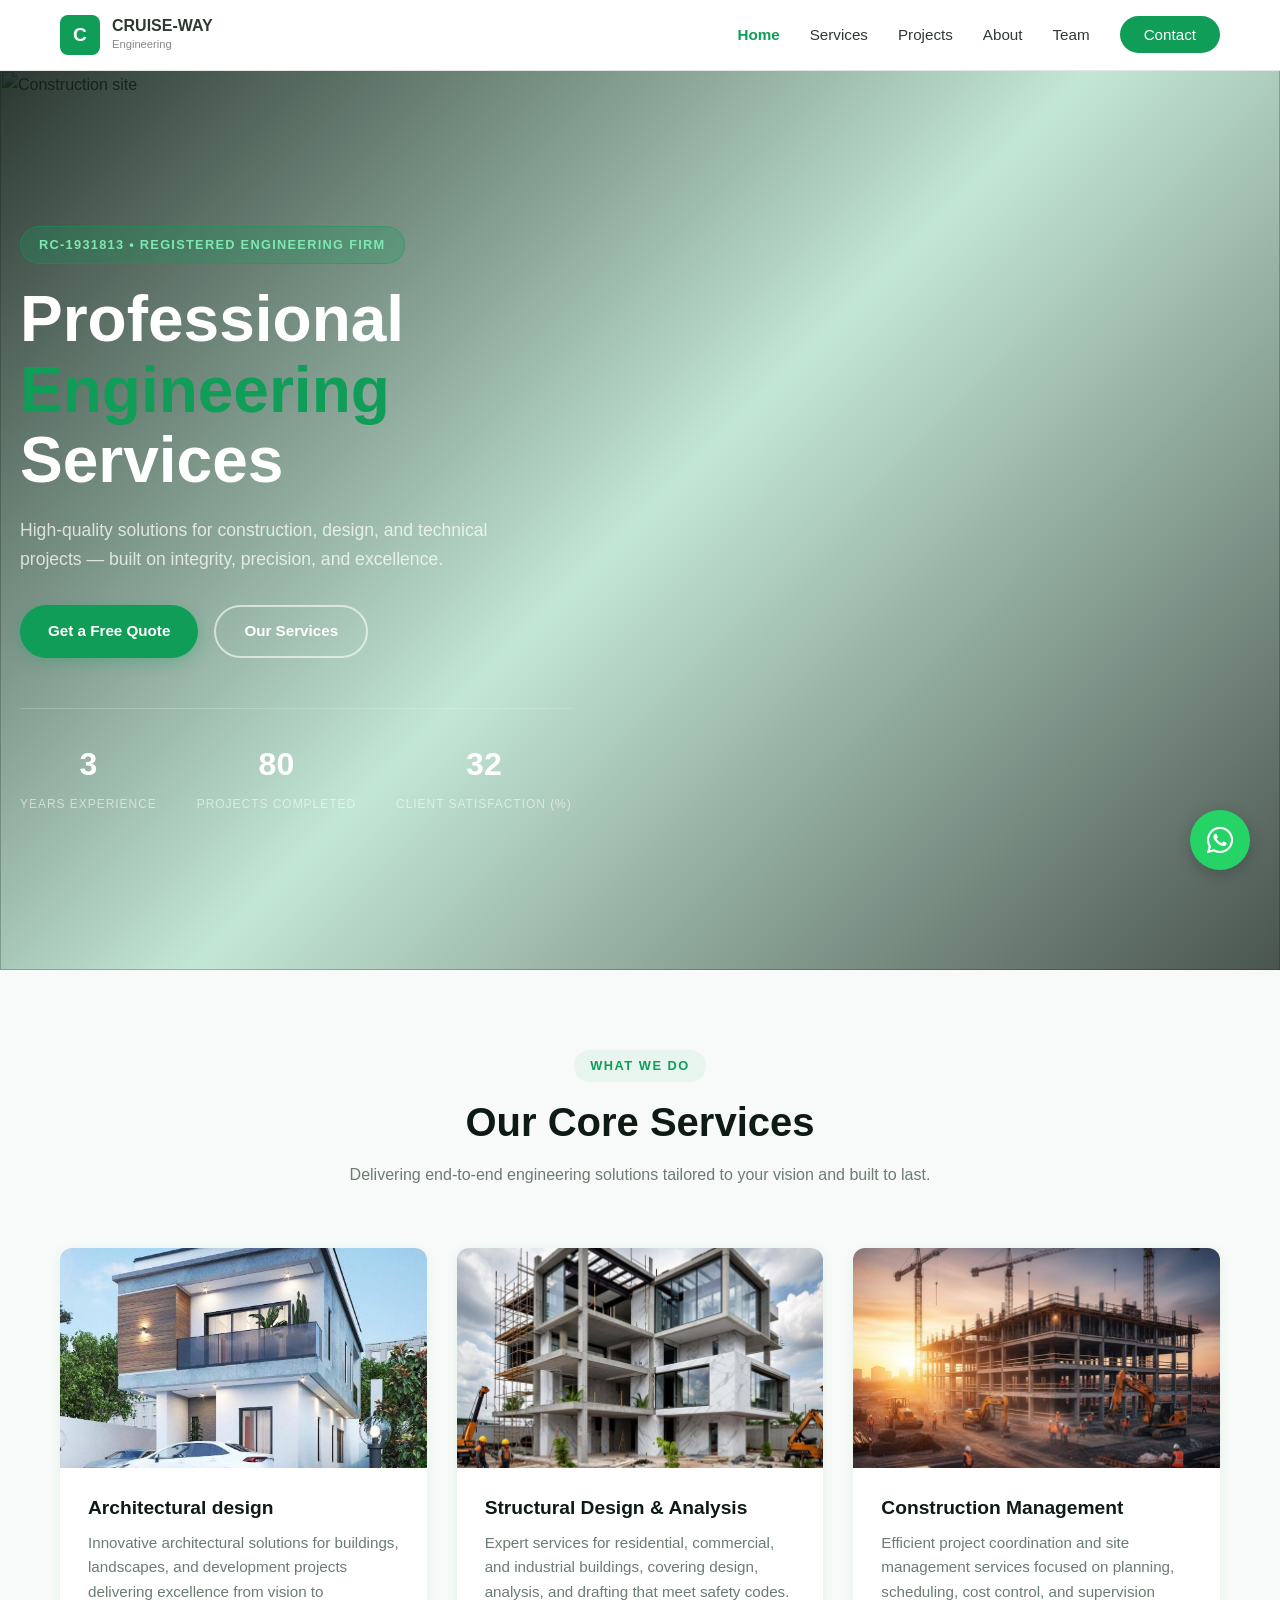
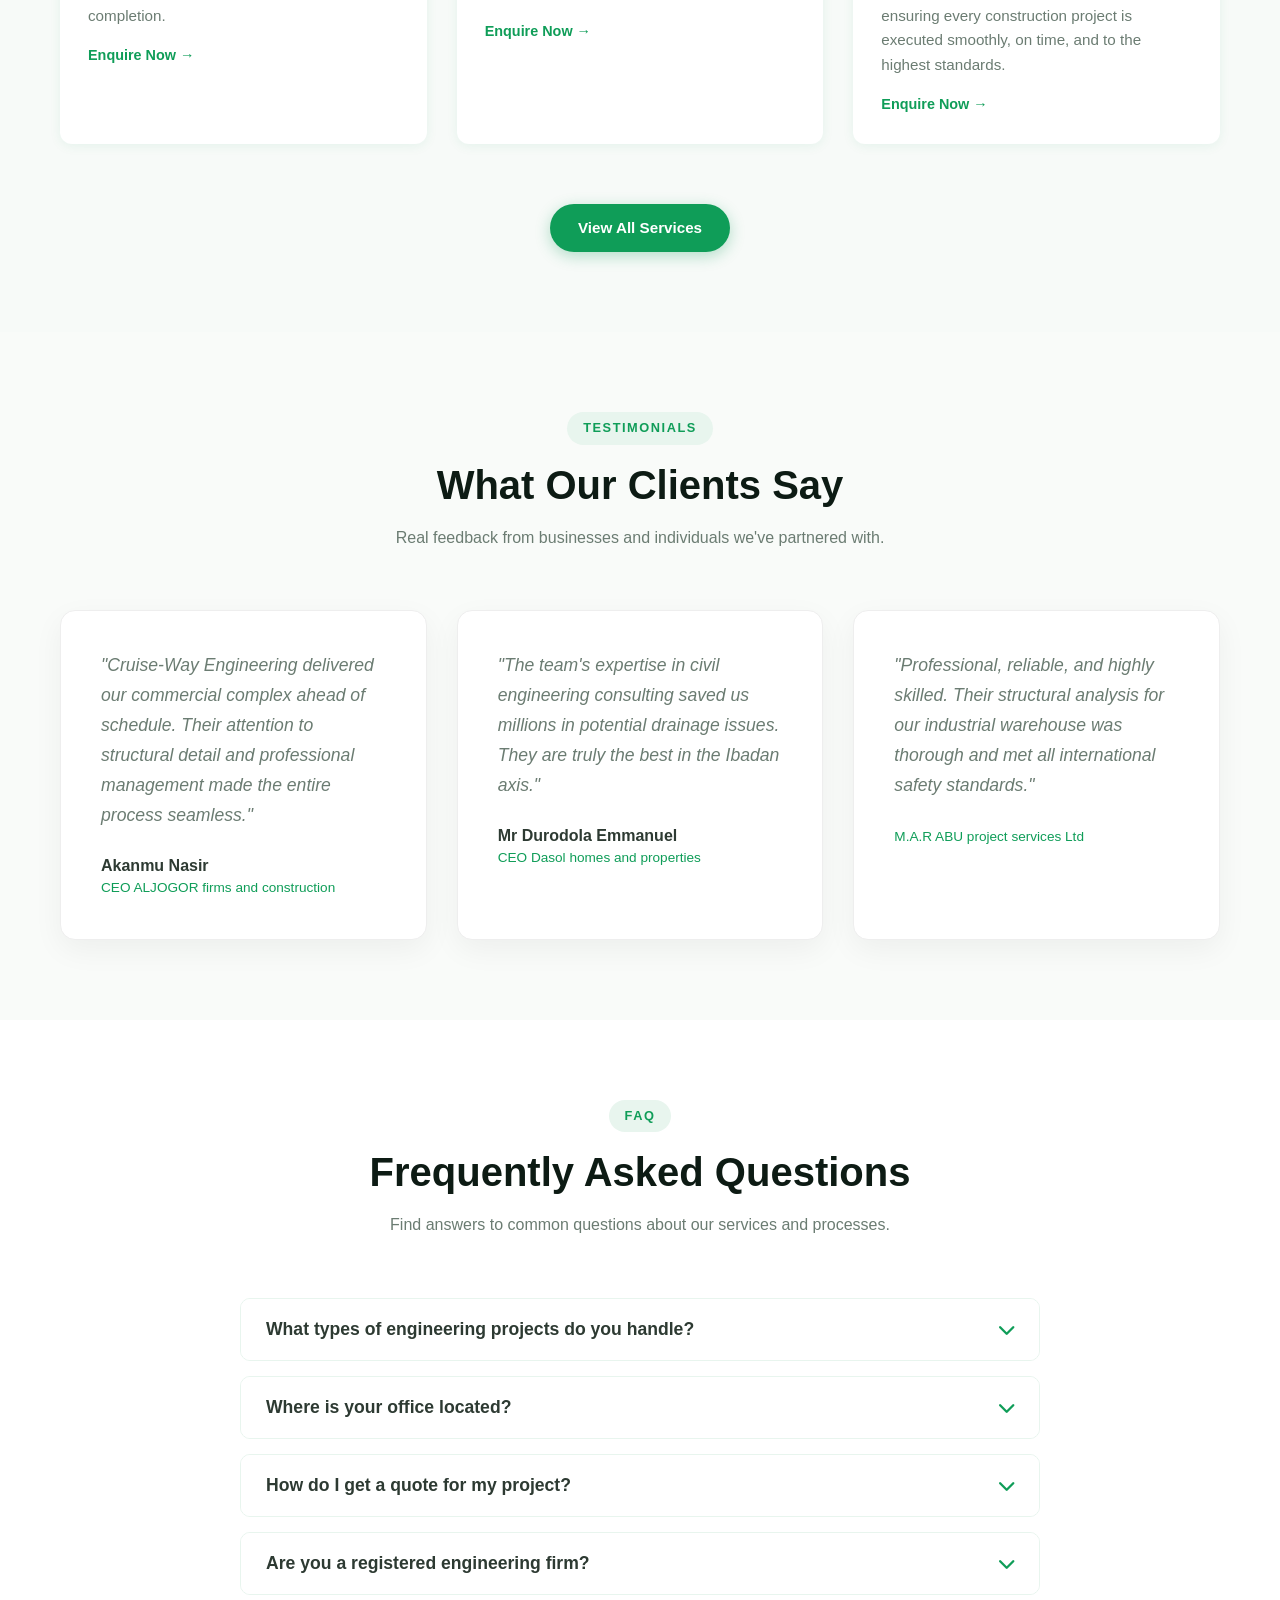
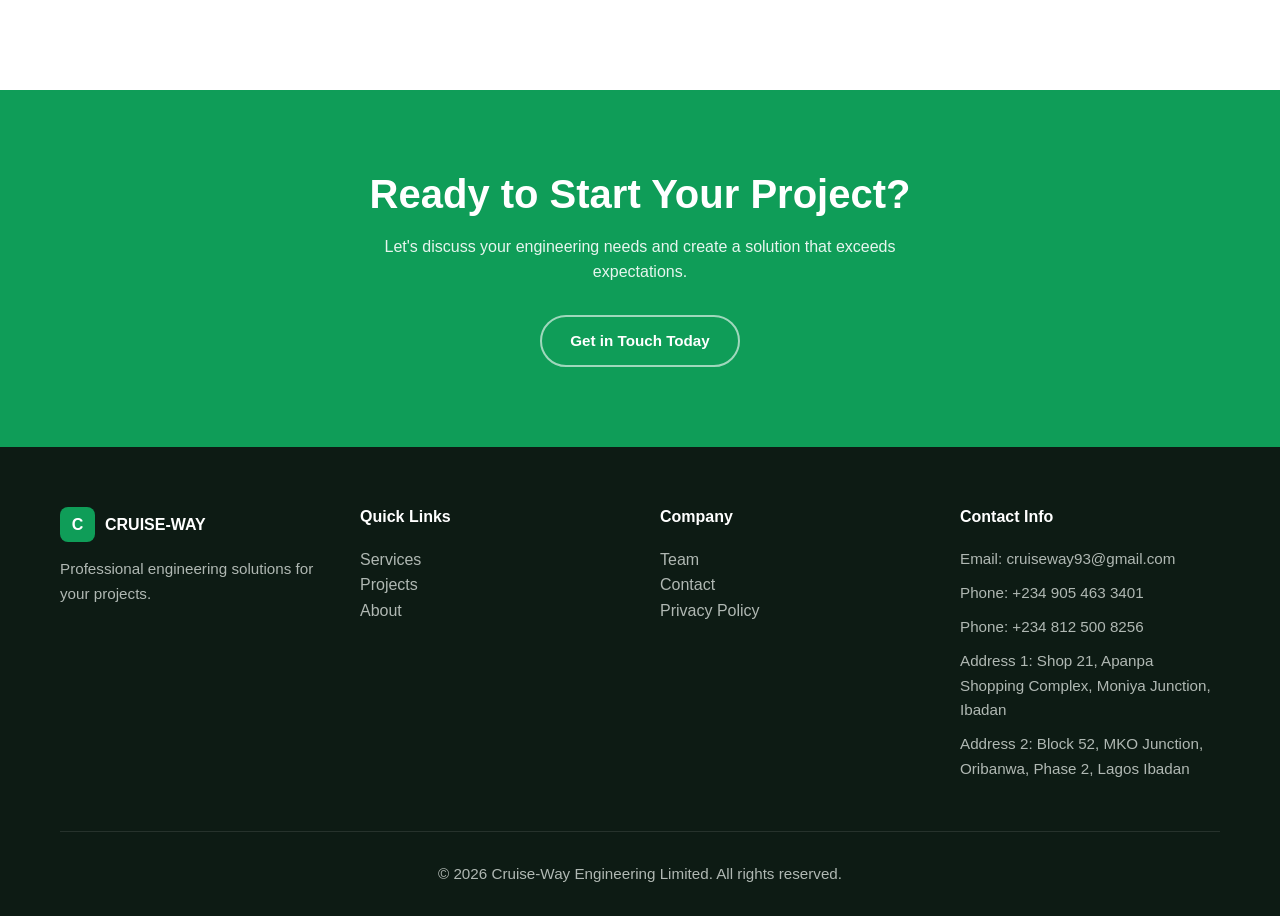
==== commit d424d17f: "new" ====
--- a/index.html
+++ b/index.html
@@ -1,19 +1,17 @@
 <head>
   <meta charset="UTF-8">
   <meta name="viewport" content="width=device-width, initial-scale=1.0">
-  <title>Cruise-Way Engineering Limited - Professional Engineering Services</title>
-  <meta name="description" content="Cruise-Way Engineering Limited provides professional engineering, construction, and industrial solutions with quality and reliability.">
-  <meta name="keywords" content="Cruise-Way Engineering, engineering company, construction services, industrial engineering, engineering solutions">
-  <meta name="author" content="Cruise-Way Engineering Limited">
-  <meta property="og:title" content="Cruise-Way Engineering Limited - Professional Engineering Services">
-  <meta property="og:description" content="Professional engineering and construction solutions by Cruise-Way Engineering Limited.">
+  <title>Cruiseway Engineering Limited | Construction & Fabrication Nigeria</title>
+  <meta name="description" content="Cruiseway Engineering Limited provides expert construction, steel fabrication, and industrial engineering solutions across Nigeria.">
+  <meta name="keywords" content="Cruiseway Engineering, engineering company Nigeria, construction, fabrication, industrial services">
+  <meta name="author" content="Cruiseway Engineering Limited">
+  <meta property="og:title" content="Cruiseway Engineering Limited">
+  <meta property="og:description" content="Engineering and construction excellence in Nigeria.">
   <meta property="og:type" content="website">
   <meta property="og:url" content="https://cruisewayengineeringlimited.com/">
   <meta property="og:image" content="https://cruisewayengineeringlimited.com/preview.jpg">
   <meta name="twitter:card" content="summary_large_image">
-  <meta name="twitter:title" content="Cruise-Way Engineering Limited - Professional Engineering Services">
-  <meta name="twitter:description" content="Professional engineering and construction solutions by Cruise-Way Engineering Limited.">
-  <meta name="twitter:image" content="https://cruisewayengineeringlimited.com/preview.jpg">
+  <meta name="twitter:title" content="Cruiseway Engineering Limited">
   <link rel="canonical" href="https://cruisewayengineeringlimited.com/">
   <meta name="theme-color" content="#000000">
   <link rel="icon" type="image/png" href="Images/favicon.png">
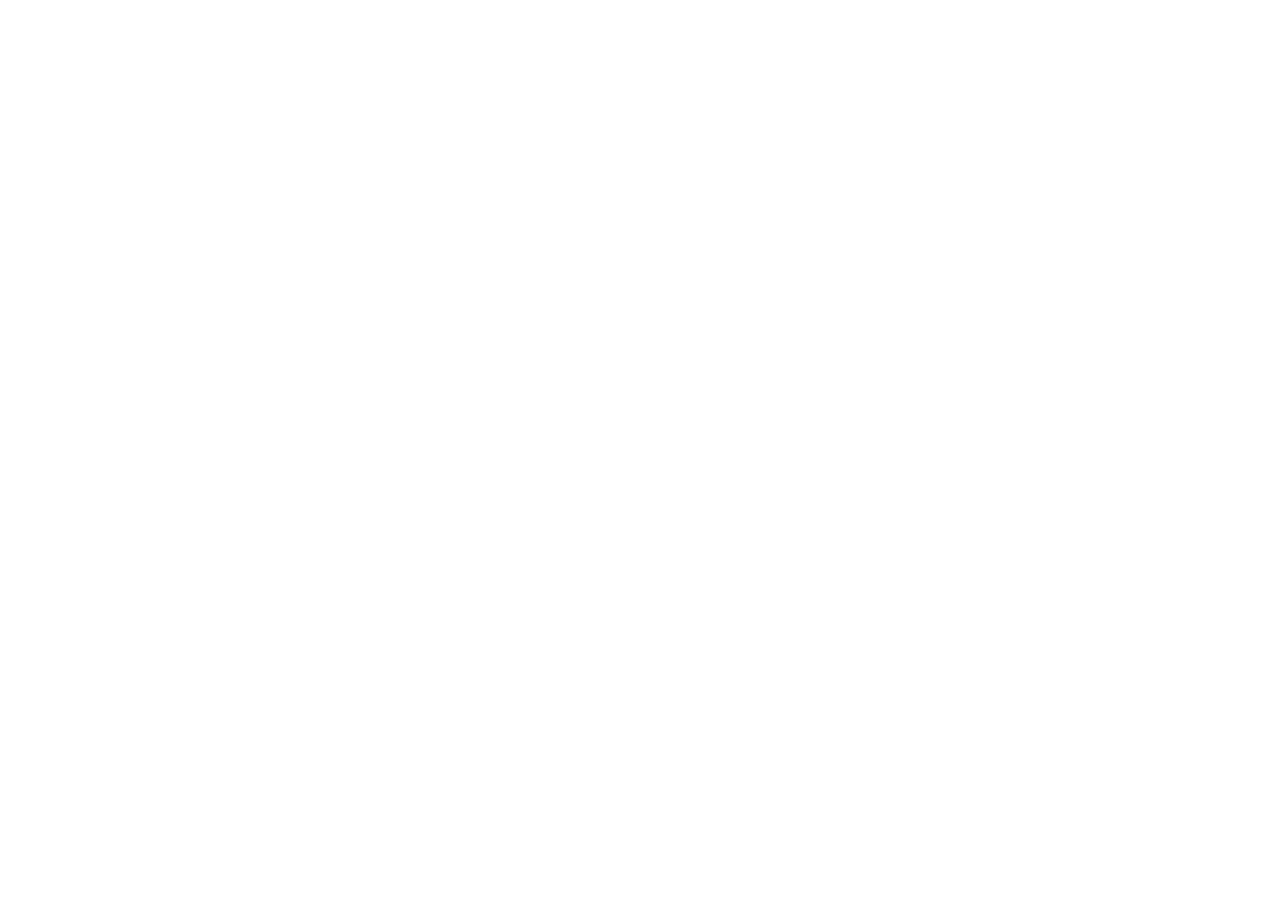
==== commit 13f1cdce: "new" ====
--- a/index.html
+++ b/index.html
@@ -1,4 +1,4 @@
-<head>
+<!-- <head>
   <meta charset="UTF-8">
   <meta name="viewport" content="width=device-width, initial-scale=1.0">
   <title>Cruiseway Engineering Limited | Construction & Fabrication Nigeria</title>
@@ -273,4 +273,4 @@
 
   <script src="script.js"></script>
 </body>
-</html>
+</html> -->
--- a/style.css
+++ b/style.css
@@ -1,4 +1,5 @@
-* {
+/* hj */
+/* {
   margin: 0;
   padding: 0;
   box-sizing: border-box;
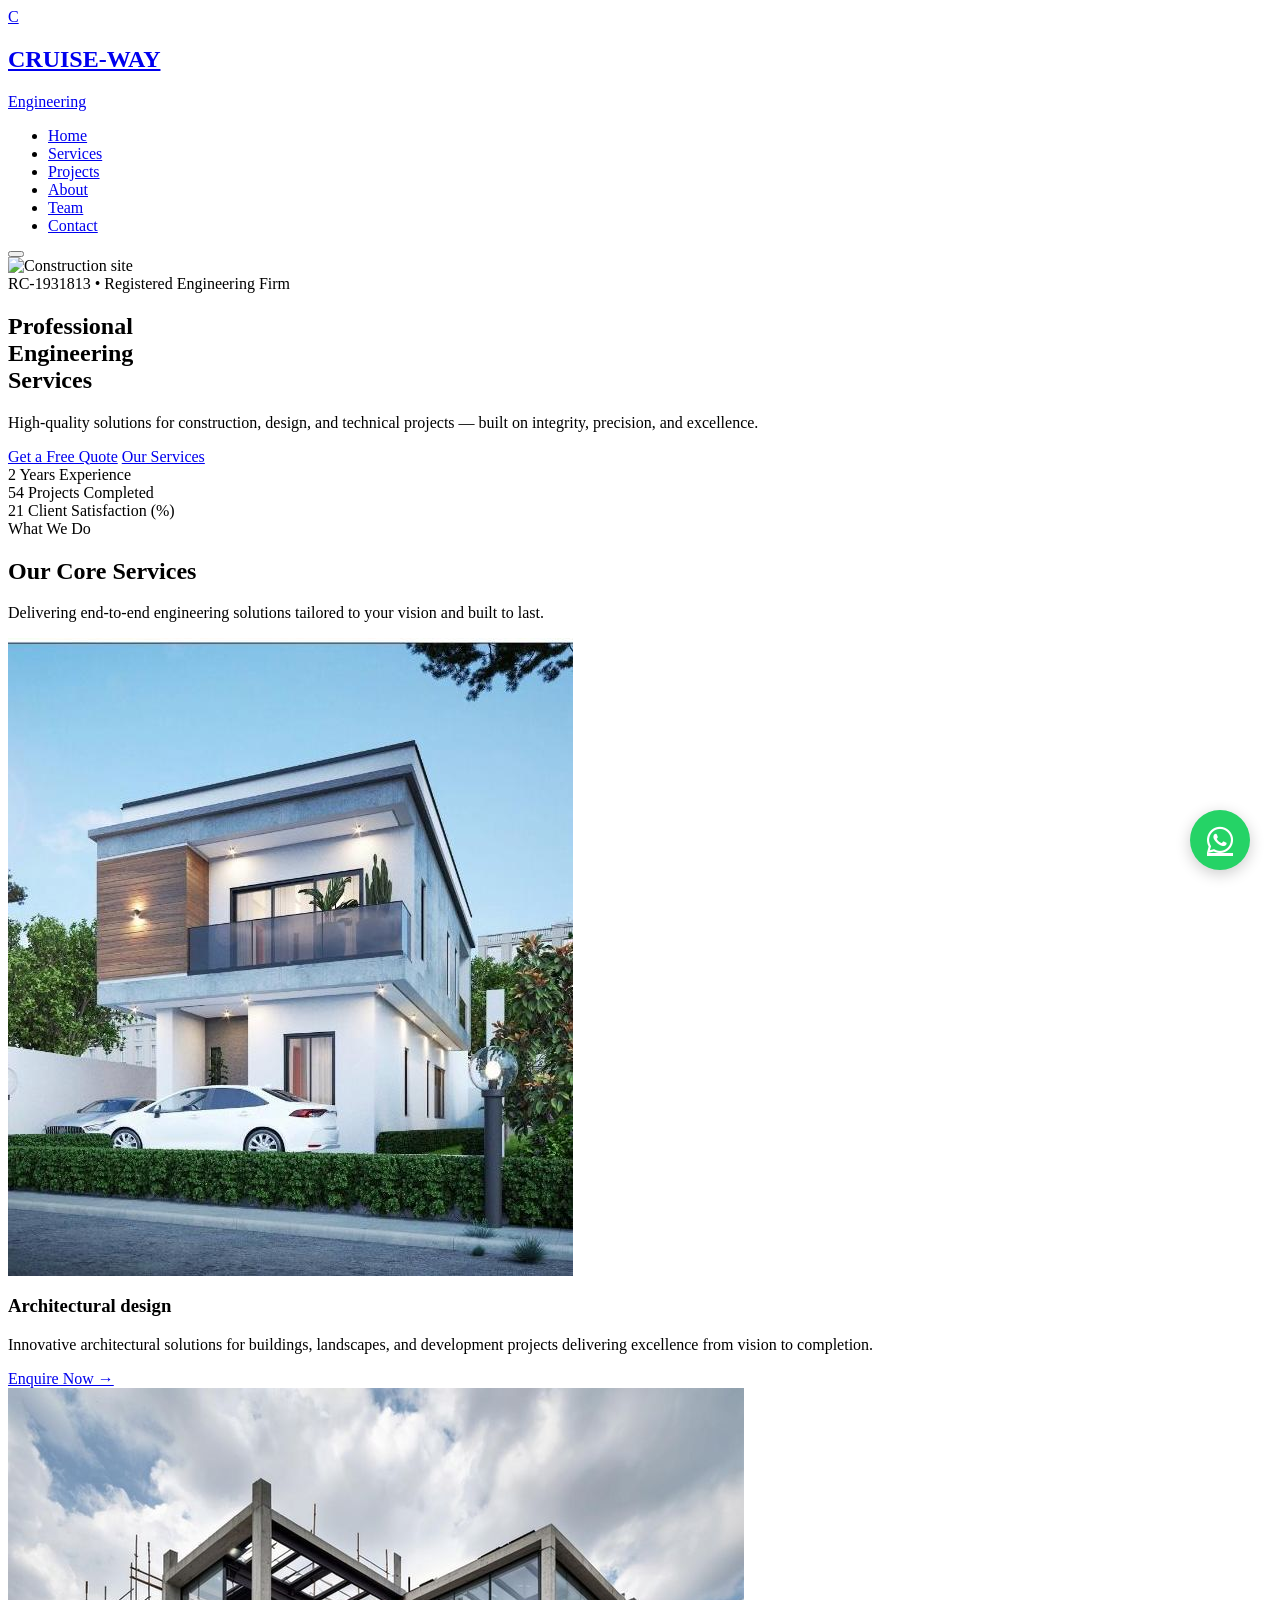
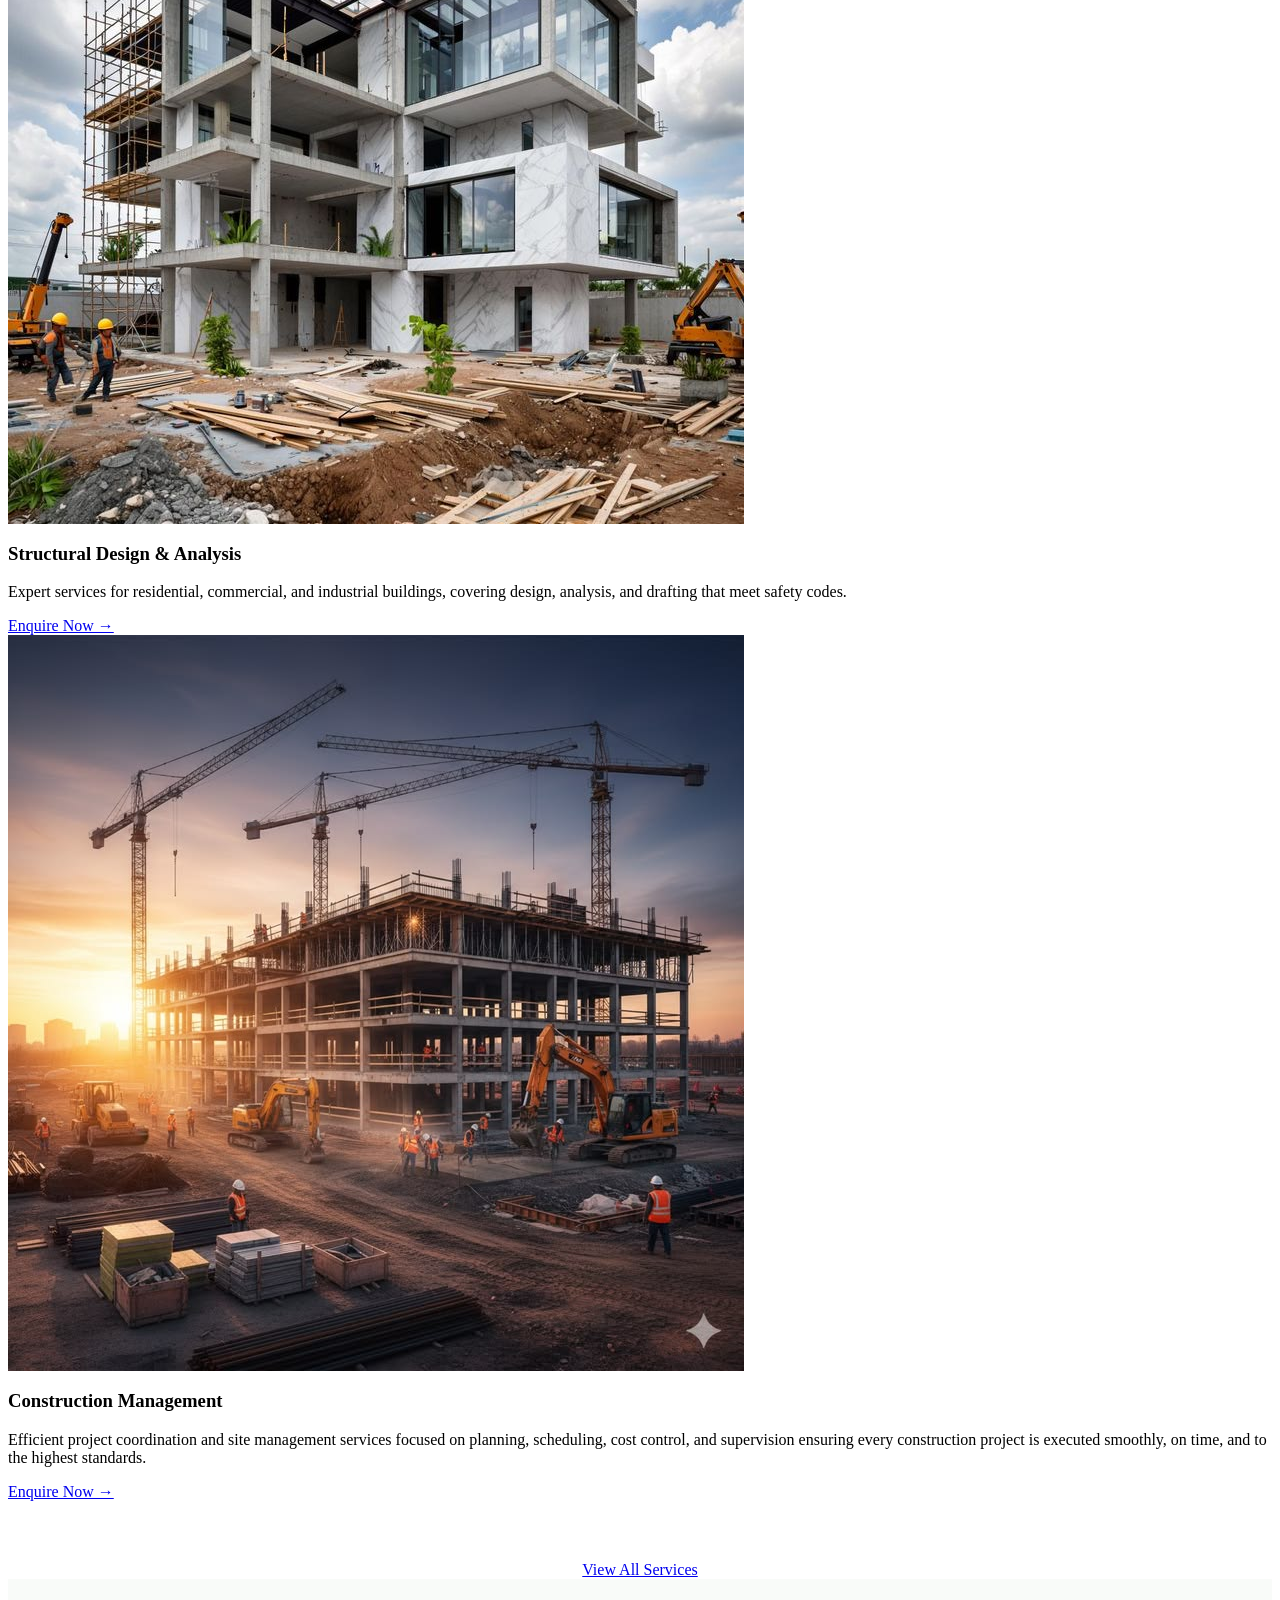
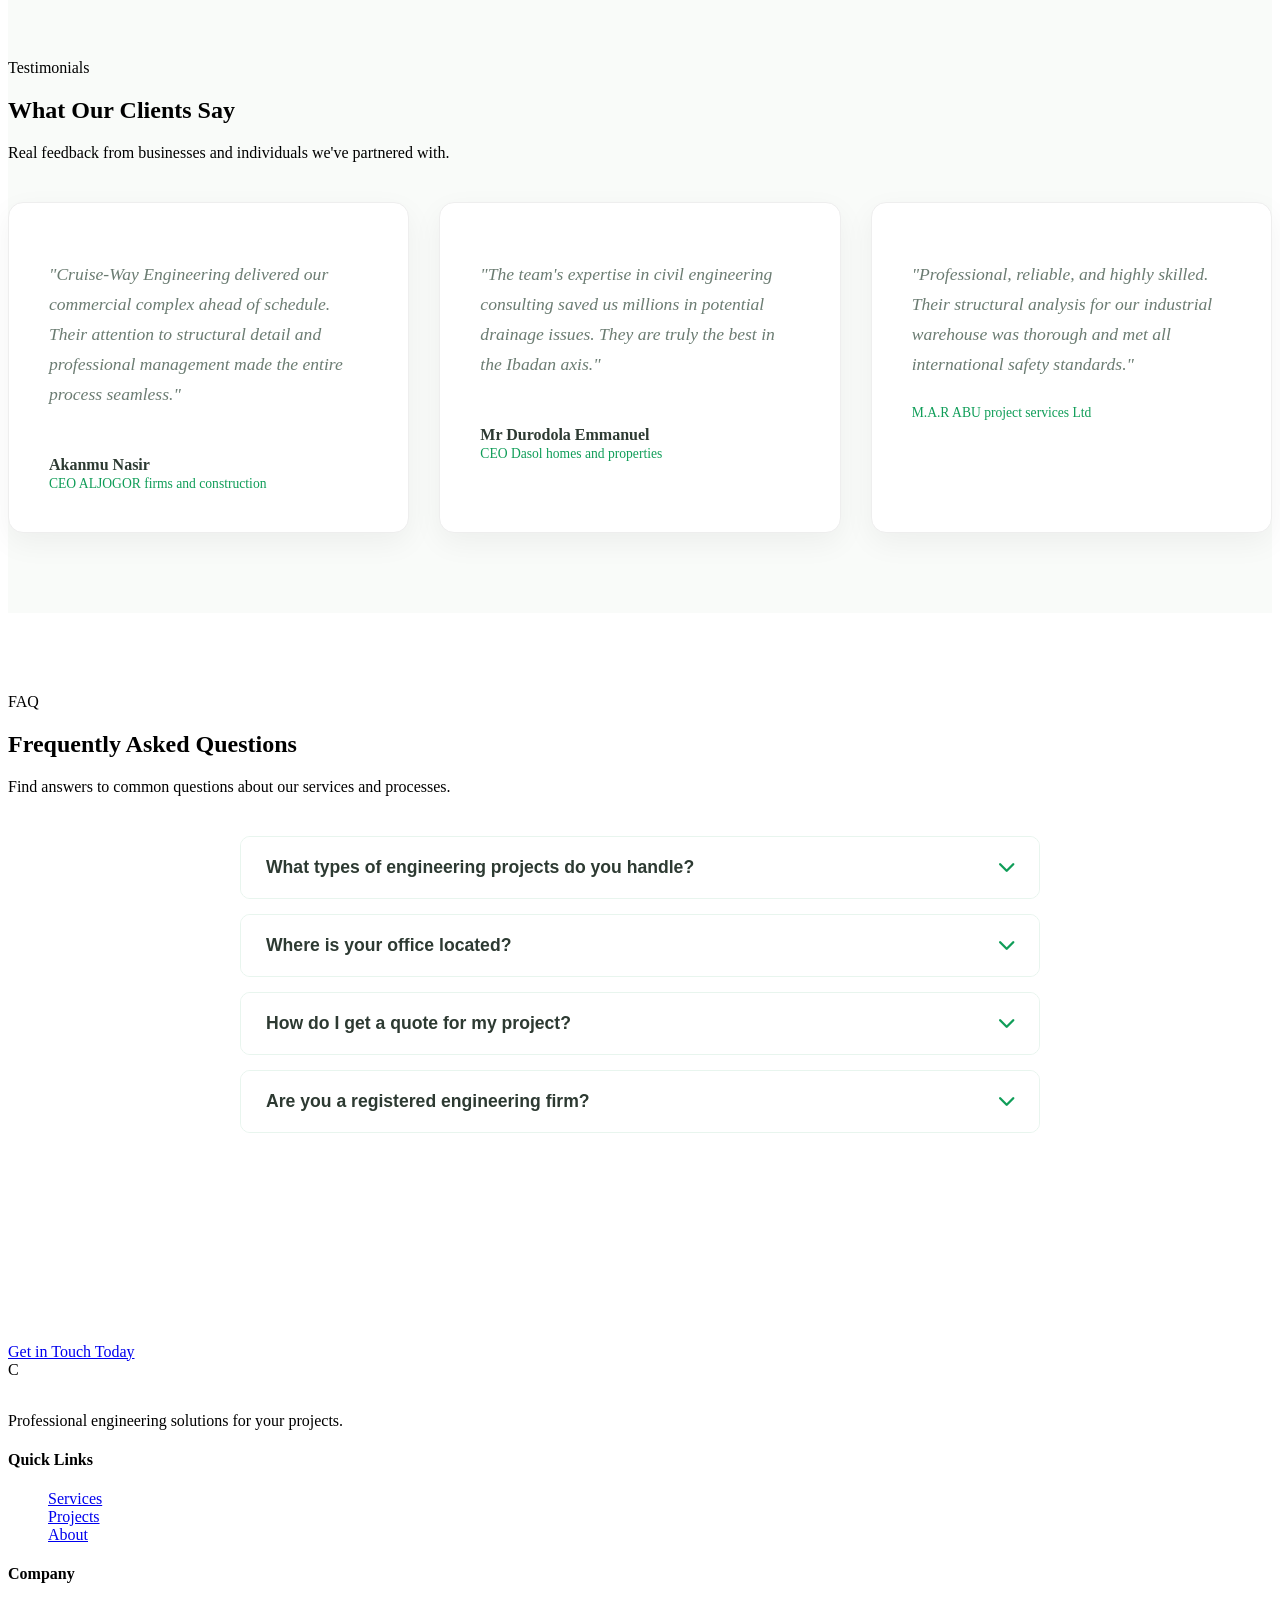
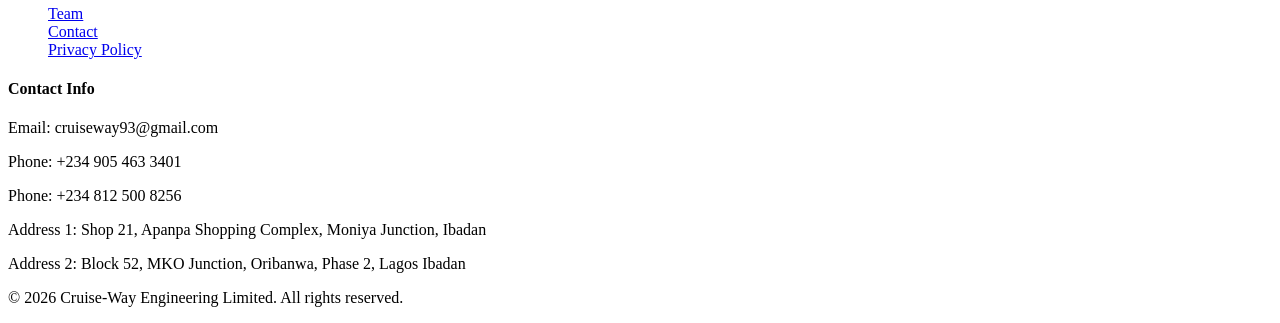
==== commit e0dad5e2: "new" ====
--- a/index.html
+++ b/index.html
@@ -1,4 +1,4 @@
-<!-- <head>
+<head>
   <meta charset="UTF-8">
   <meta name="viewport" content="width=device-width, initial-scale=1.0">
   <title>Cruiseway Engineering Limited | Construction & Fabrication Nigeria</title>
@@ -273,4 +273,4 @@
 
   <script src="script.js"></script>
 </body>
-</html> -->
+</html>
--- a/style.css
+++ b/style.css
@@ -1,4 +1,4 @@
-/* hj */
+hj
 /* {
   margin: 0;
   padding: 0;
